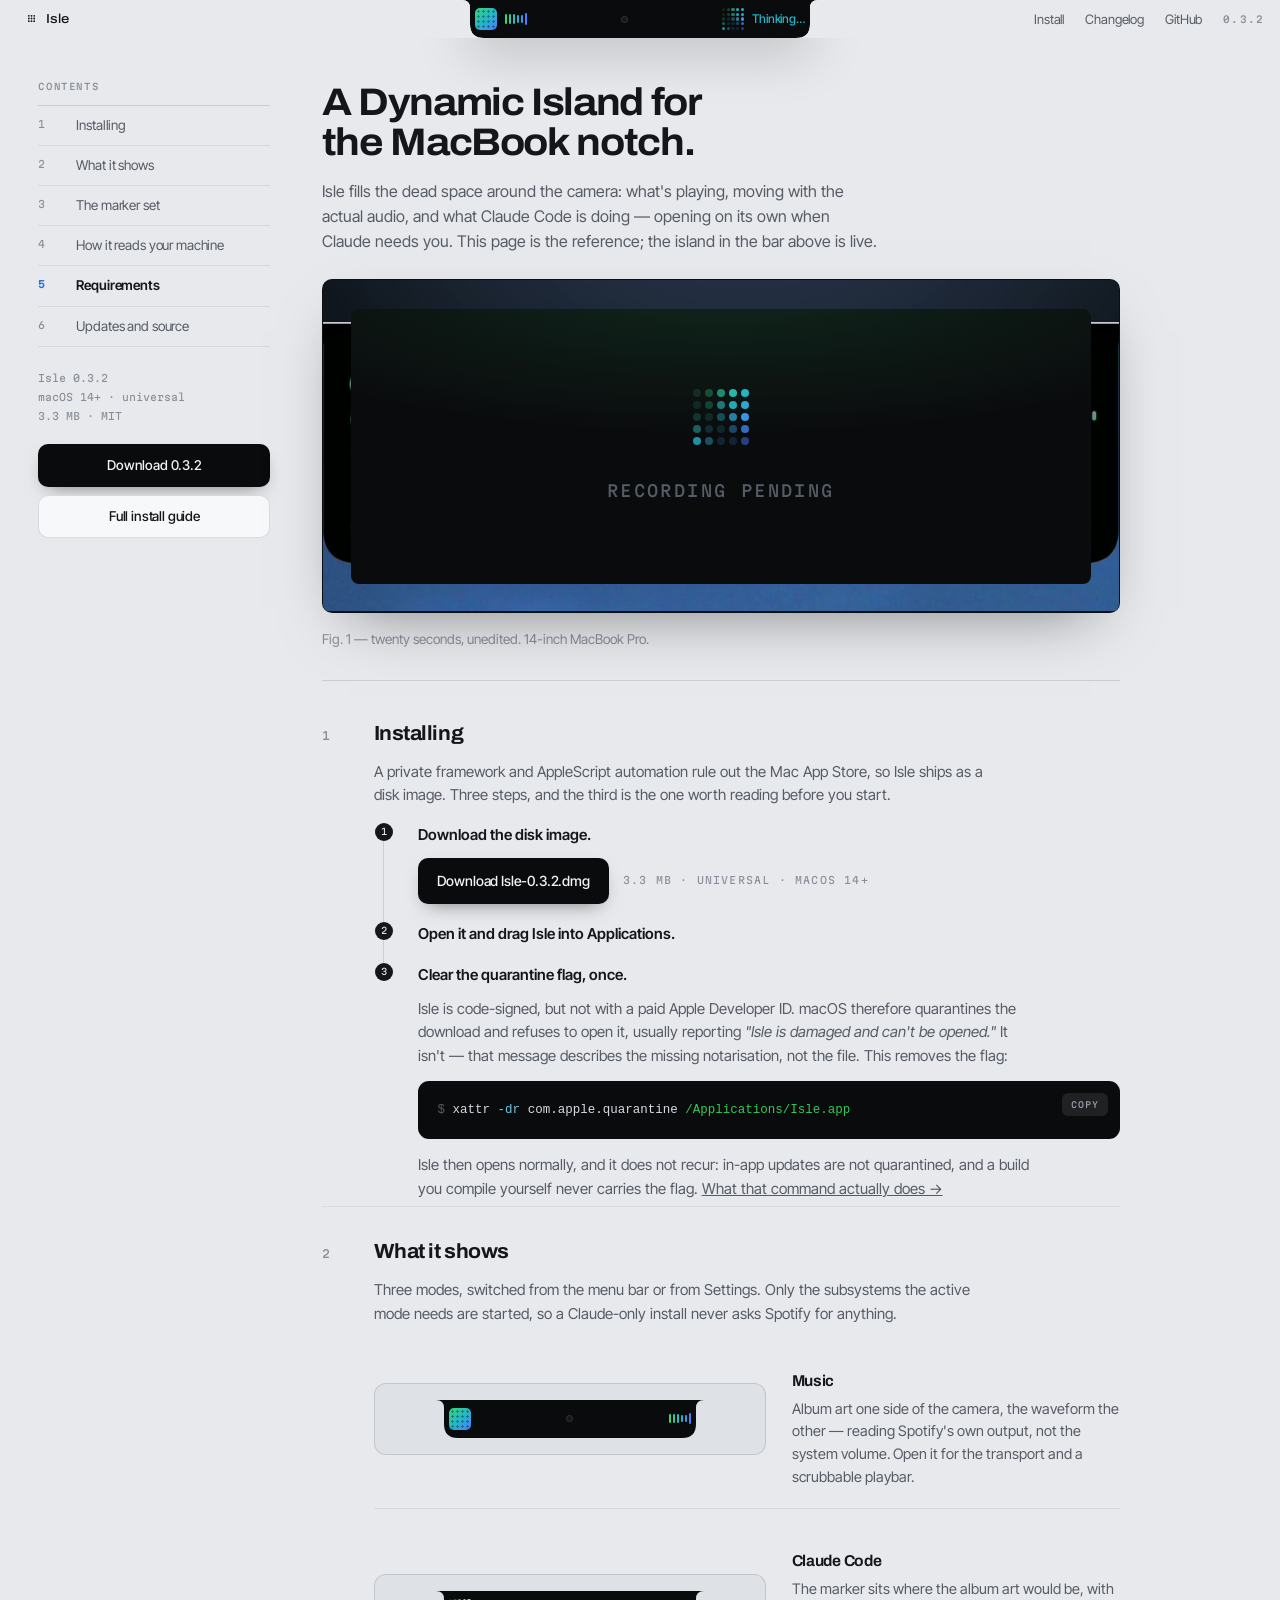
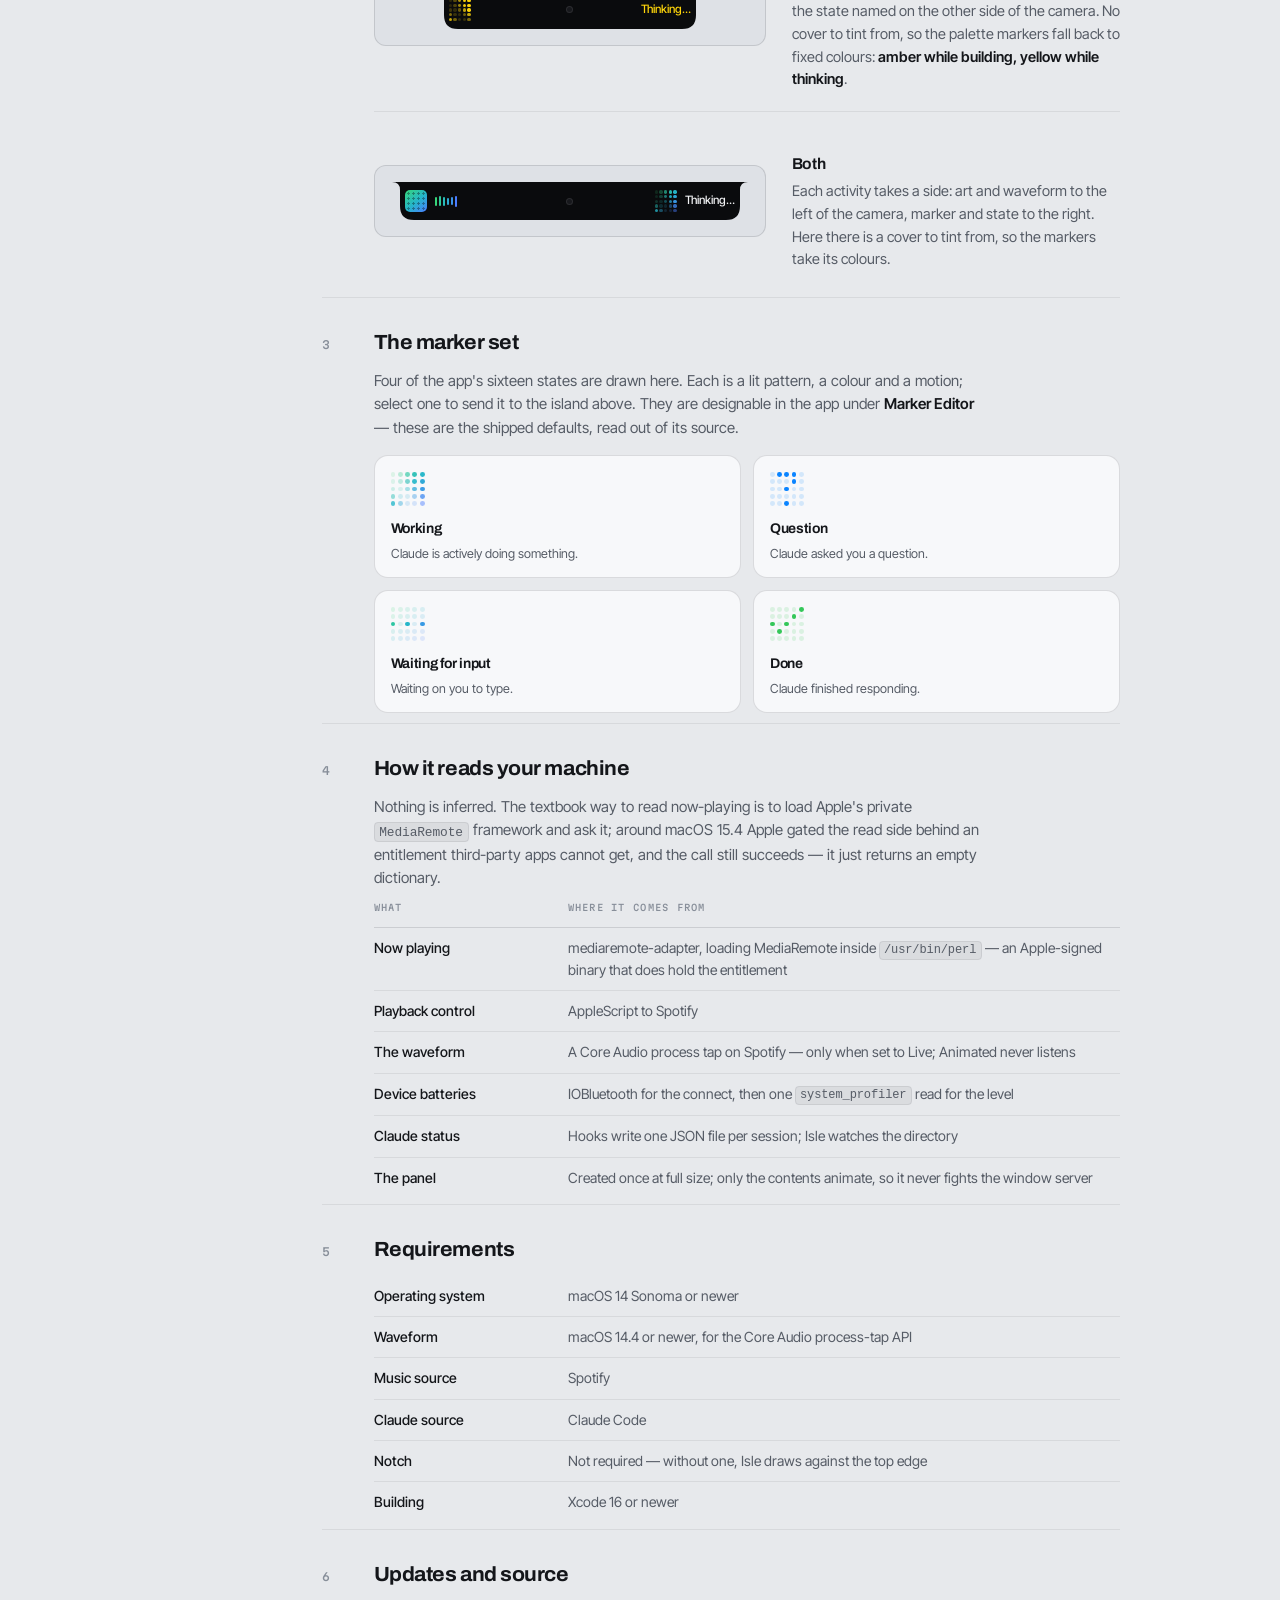
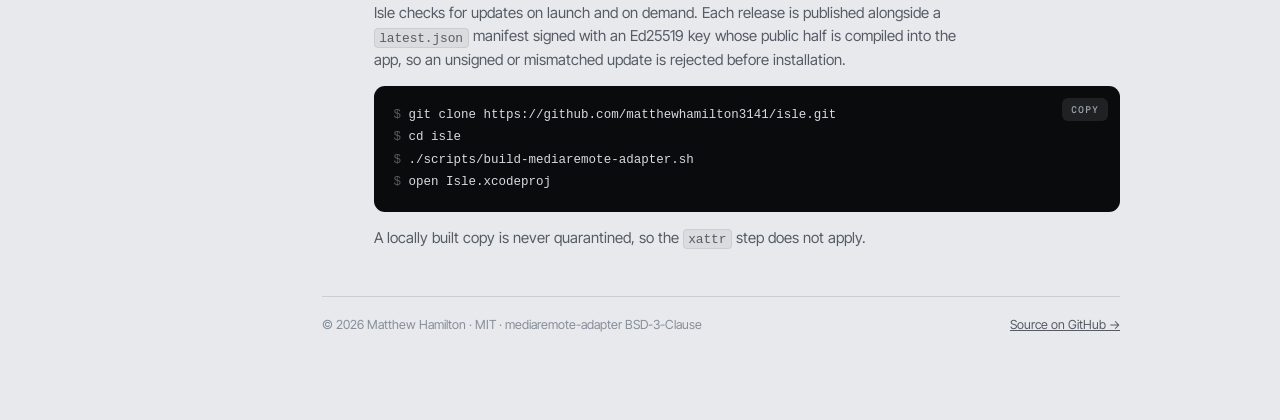
==== index.html @ 80c3688b "Give every page a link-preview card Shared links to the site showed a bare text card: the home page " ====
<!doctype html>
<html lang="en">
<head>
<meta charset="utf-8">
<meta name="viewport" content="width=device-width, initial-scale=1">
<title>Isle — a Dynamic Island for the MacBook notch</title>
<meta name="description" content="Isle turns the dead space around the MacBook camera into a live island: what's playing in Spotify, with a real audio waveform, and what Claude Code is doing — opening on its own when Claude needs you.">
<meta name="theme-color" content="#e7e9ec">
<link rel="icon" href="assets/favicon.svg" type="image/svg+xml">
<link rel="canonical" href="https://islenotch.vercel.app/">
<meta property="og:type" content="website">
<meta property="og:site_name" content="Isle">
<meta property="og:url" content="https://islenotch.vercel.app/">
<meta property="og:title" content="Isle — a Dynamic Island for the MacBook notch">
<meta property="og:description" content="Now playing and Claude Code status, in the notch you already have. Free, MIT licensed, macOS 14+.">
<meta property="og:image" content="https://islenotch.vercel.app/assets/card.png">
<meta property="og:image:width" content="1200">
<meta property="og:image:height" content="630">
<meta property="og:image:alt" content="A Dynamic Island for the MacBook notch. Now playing and Claude Code status, in the notch you already have.">
<meta name="twitter:card" content="summary_large_image">
<meta name="twitter:title" content="Isle — a Dynamic Island for the MacBook notch">
<meta name="twitter:description" content="Now playing and Claude Code status, in the notch you already have. Free, MIT licensed, macOS 14+.">
<meta name="twitter:image" content="https://islenotch.vercel.app/assets/card.png">
<link rel="preconnect" href="https://fonts.googleapis.com">
<link rel="preconnect" href="https://fonts.gstatic.com" crossorigin>
<link href="https://fonts.googleapis.com/css2?family=Archivo:wdth,wght@62..125,400..800&family=Inter+Tight:wght@400;500;600;700&family=Martian+Mono:wght@400;500;600&display=swap" rel="stylesheet">
<link rel="stylesheet" href="assets/isle.css">
<link rel="stylesheet" href="assets/manual.css">
</head>
<body data-page="manual">

<nav class="bar" aria-label="Main">
  <div class="bar__side">
    <a class="wordmark" href="index.html" aria-current="page">
      <svg class="wordmark__dots" width="13" height="13" viewBox="0 0 1024 1024" aria-hidden="true" fill="currentColor">
        <circle cx="302" cy="302" r="72"/><circle cx="512" cy="302" r="72"/><circle cx="722" cy="302" r="72"/>
        <circle cx="302" cy="512" r="72"/><circle cx="512" cy="512" r="72"/><circle cx="722" cy="512" r="72"/>
        <circle cx="302" cy="722" r="72"/><circle cx="512" cy="722" r="72"/><circle cx="722" cy="722" r="72"/>
      </svg>
      Isle
    </a>
  </div>
  <div class="bar__side bar__side--right">
    <a href="install.html">Install</a>
    <a href="changelog.html">Changelog</a>
    <a href="https://github.com/matthewhamilton3141/isle">GitHub</a>
    <span class="bar__version">0.3.2</span>
  </div>
</nav>

<main class="mn">

  <!-- Rail --------------------------------------------------------------- -->
  <aside class="mn__rail">
    <h2>Contents</h2>
    <ul class="mn__toc">
      <li><a href="#s1"><span>1</span>Installing</a></li>
      <li><a href="#s2"><span>2</span>What it shows</a></li>
      <li><a href="#s3"><span>3</span>The marker set</a></li>
      <li><a href="#s4"><span>4</span>How it reads your machine</a></li>
      <li><a href="#s5"><span>5</span>Requirements</a></li>
      <li><a href="#s6"><span>6</span>Updates and source</a></li>
    </ul>
    <p class="mn__meta">
      Isle 0.3.2<br>macOS 14+ · universal<br>3.3 MB · MIT
    </p>
    <div class="mn__dl">
      <a class="btn btn--solid" href="#s1">Download 0.3.2</a>
      <a class="btn btn--line" href="install.html">Full install guide</a>
    </div>
  </aside>

  <!-- Body --------------------------------------------------------------- -->
  <div class="mn__body">

    <div class="mn__lead">
      <h1>A Dynamic Island for the MacBook notch.</h1>
      <p>
        Isle fills the dead space around the camera: what's playing, moving with the
        actual audio, and what Claude Code is doing — opening on its own when Claude
        needs you. This page is the reference; the island in the bar above is live.
      </p>
      <figure class="demo" style="margin-top: 26px">
        <div class="demo__stage">
          <video class="demo__video" src="assets/demo.mp4" poster="assets/demo.jpg"
                 width="1298" height="540"
                 autoplay muted loop playsinline preload="metadata"></video>
          <div class="demo__standin">
            <span data-dots="working" data-dots-size="lg" aria-hidden="true"></span>
            <p>Recording pending</p>
          </div>
        </div>
        <figcaption class="demo__caption">Fig. 1 — twenty seconds, unedited. 14-inch MacBook Pro.</figcaption>
      </figure>
    </div>

    <section class="sec" id="s1">
      <h2><em>1</em> Installing</h2>
      <div class="sec__in">
        <p>
          A private framework and AppleScript automation rule out the Mac App Store, so
          Isle ships as a disk image. Three steps, and the third is the one worth reading
          before you start.
        </p>

        <ol class="mn__steps">
          <li>
            <b>Download the disk image.</b>
            <div class="mn__get">
              <a class="btn btn--solid" href="https://github.com/matthewhamilton3141/isle/releases/download/v0.3.2/Isle-0.3.2.dmg">Download Isle-0.3.2.dmg</a>
              <span>3.3 MB · universal · macOS 14+</span>
            </div>
          </li>
          <li><b>Open it and drag Isle into Applications.</b></li>
          <li>
            <b>Clear the quarantine flag, once.</b>
            <p>
              Isle is code-signed, but not with a paid Apple Developer ID. macOS therefore
              quarantines the download and refuses to open it, usually reporting
              <em>"Isle is damaged and can't be opened."</em> It isn't — that message
              describes the missing notarisation, not the file. This removes the flag:
            </p>
            <pre class="code"><span class="prompt">$ </span>xattr <span class="flag">-dr</span> com.apple.quarantine <span class="path">/Applications/Isle.app</span></pre>
            <p>
              Isle then opens normally, and it does not recur: in-app updates are not
              quarantined, and a build you compile yourself never carries the flag.
              <a href="install.html#quarantine">What that command actually does →</a>
            </p>
          </li>
        </ol>
      </div>
    </section>

    <section class="sec" id="s2">
      <h2><em>2</em> What it shows</h2>
      <div class="sec__in">
        <p>
          Three modes, switched from the menu bar or from Settings. Only the subsystems
          the active mode needs are started, so a Claude-only install never asks Spotify
          for anything.
        </p>

        <div class="modes">
          <div class="mode">
            <div class="mode__plate"><div class="np" data-mode="music"></div></div>
            <div>
              <h3>Music</h3>
              <p>
                Album art one side of the camera, the waveform the other — reading
                Spotify's own output, not the system volume. Open it for the transport
                and a scrubbable playbar.
              </p>
            </div>
          </div>

          <div class="mode">
            <div class="mode__plate"><div class="np" data-mode="claude"></div></div>
            <div>
              <h3>Claude Code</h3>
              <p>
                The marker sits where the album art would be, with the state named on the
                other side of the camera. No cover to tint from, so the palette markers
                fall back to fixed colours: <strong>amber while building, yellow while
                thinking</strong>.
              </p>
            </div>
          </div>

          <div class="mode">
            <div class="mode__plate"><div class="np" data-mode="both"></div></div>
            <div>
              <h3>Both</h3>
              <p>
                Each activity takes a side: art and waveform to the left of the camera,
                marker and state to the right. Here there is a cover to tint from, so the
                markers take its colours.
              </p>
            </div>
          </div>
        </div>
      </div>
    </section>

    <section class="sec" id="s3">
      <h2><em>3</em> The marker set</h2>
      <div class="sec__in">
        <p>
          Four of the app's sixteen states are drawn here. Each is a lit pattern, a
          colour and a motion; select one to send it to the island above. They are
          designable in the app under <strong>Marker Editor</strong> — these are the
          shipped defaults, read out of its source.
        </p>
        <div id="marker-catalogue"></div>
      </div>
    </section>

    <section class="sec" id="s4">
      <h2><em>4</em> How it reads your machine</h2>
      <div class="sec__in">
        <p>
          Nothing is inferred. The textbook way to read now-playing is to load Apple's
          private <code>MediaRemote</code> framework and ask it; around macOS 15.4 Apple
          gated the read side behind an entitlement third-party apps cannot get, and the
          call still succeeds — it just returns an empty dictionary.
        </p>
        <table class="table">
          <thead><tr><th>What</th><th>Where it comes from</th></tr></thead>
          <tbody>
            <tr><td>Now playing</td><td>mediaremote-adapter, loading MediaRemote inside <code>/usr/bin/perl</code> — an Apple-signed binary that does hold the entitlement</td></tr>
            <tr><td>Playback control</td><td>AppleScript to Spotify</td></tr>
            <tr><td>The waveform</td><td>A Core Audio process tap on Spotify — only when set to Live; Animated never listens</td></tr>
            <tr><td>Device batteries</td><td>IOBluetooth for the connect, then one <code>system_profiler</code> read for the level</td></tr>
            <tr><td>Claude status</td><td>Hooks write one JSON file per session; Isle watches the directory</td></tr>
            <tr><td>The panel</td><td>Created once at full size; only the contents animate, so it never fights the window server</td></tr>
          </tbody>
        </table>
      </div>
    </section>

    <section class="sec" id="s5">
      <h2><em>5</em> Requirements</h2>
      <div class="sec__in">
        <table class="table">
          <tbody>
            <tr><td>Operating system</td><td>macOS 14 Sonoma or newer</td></tr>
            <tr><td>Waveform</td><td>macOS 14.4 or newer, for the Core Audio process-tap API</td></tr>
            <tr><td>Music source</td><td>Spotify</td></tr>
            <tr><td>Claude source</td><td>Claude Code</td></tr>
            <tr><td>Notch</td><td>Not required — without one, Isle draws against the top edge</td></tr>
            <tr><td>Building</td><td>Xcode 16 or newer</td></tr>
          </tbody>
        </table>
      </div>
    </section>

    <section class="sec" id="s6">
      <h2><em>6</em> Updates and source</h2>
      <div class="sec__in">
        <p>
          Isle checks for updates on launch and on demand. Each release is published
          alongside a <code>latest.json</code> manifest signed with an Ed25519 key whose
          public half is compiled into the app, so an unsigned or mismatched update is
          rejected before installation.
        </p>
        <pre class="code" data-copy="git clone https://github.com/matthewhamilton3141/isle.git
cd isle
./scripts/build-mediaremote-adapter.sh
open Isle.xcodeproj"><span class="prompt">$ </span>git clone https://github.com/matthewhamilton3141/isle.git
<span class="prompt">$ </span>cd isle
<span class="prompt">$ </span>./scripts/build-mediaremote-adapter.sh
<span class="prompt">$ </span>open Isle.xcodeproj</pre>
        <p>A locally built copy is never quarantined, so the <code>xattr</code> step does not apply.</p>
      </div>
    </section>

  </div>

  <div class="mn__foot">
    <span>© 2026 Matthew Hamilton · MIT · mediaremote-adapter BSD-3-Clause</span>
    <span><a href="https://github.com/matthewhamilton3141/isle">Source on GitHub →</a></span>
  </div>

</main>

<script src="assets/isle.js"></script>
<script>
/* The rail marks where you are. Nothing else on the page depends on it. */
(function () {
  var links = [].slice.call(document.querySelectorAll(".mn__toc a"));
  var secs = links.map(function (a) { return document.querySelector(a.getAttribute("href")); });
  if (!secs.length || !secs[0]) return;

  var io = new IntersectionObserver(function (entries) {
    entries.forEach(function (e) {
      if (!e.isIntersecting) return;
      links.forEach(function (a, i) {
        a.setAttribute("aria-current", secs[i] === e.target ? "true" : "false");
      });
    });
  }, { rootMargin: "-20% 0px -70% 0px", threshold: 0 });

  secs.forEach(function (s) { if (s) io.observe(s); });
})();
</script>
</body>
</html>
---- assets/isle.css ----
/* ==========================================================================
   Isle — site styles

   The page is the display. The bar at the top is the macOS menu bar, with the
   notch cut out of it for real: the island is drawn behind the bar and shows
   through the hole, so it is the only true black on the page and it grows
   downward out of the menu bar exactly the way the app does.

   Identity is taken from the app: the 3x3 dot mark, the 5x5 marker grids, the
   notch outline, and the macOS system colours the markers use.
   ========================================================================== */

/* --- Tokens -------------------------------------------------------------- */

:root {
  /* The ground is the display; the black is the notch. */
  --sheet: #e7e9ec;
  --sheet-2: #dee1e6;
  --paper: #f7f8fa;
  --bezel: #0a0b0d;
  --bezel-2: #131519;

  --ink: #14161a;
  --graphite: #565c66;
  --quiet: #878e99;
  --bone: #f2f3f5;
  --bone-mute: #9aa1ad;

  --hair: rgba(20, 22, 26, 0.13);
  --hair-soft: rgba(20, 22, 26, 0.075);
  --hair-dark: rgba(255, 255, 255, 0.11);

  /* MarkerDesign.Hex — the app's own state palette. */
  --red: #ff3b30;
  --amber: #ff9f0a;
  --green: #34c759;
  --blue: #0a84ff;
  --cyan: #32ade6;
  --grey: #8e8e93;

  /* Stand-in for the artwork tint the app pulls from album art. The three
     stops are the demo cover, and isle.js reads them straight out of here for
     the waveform and the palette markers — so this is the only place the
     artwork palette is written down. */
  --art-1: #37d67a;
  --art-2: #25b6c9;
  --art-3: #4a7dff;

  /* The accent is the artwork palette, adjusted for text rather than for
     glyphs: --art-3 darkened enough to read on the sheet, --art-2 lifted
     enough to read on black. */
  --tint: #2f6fe0;
  --tint-dark: #6fc9e6;

  --bar-h: 38px;
  --cutout-w: 190px;      /* the camera housing itself */
  --collapsed-w: 356px;

  --display: "Archivo", "Helvetica Neue", sans-serif;
  --body: "Inter Tight", -apple-system, BlinkMacSystemFont, sans-serif;
  --mono: "Martian Mono", ui-monospace, SFMono-Regular, Menlo, monospace;
  --code: ui-monospace, SFMono-Regular, "SF Mono", Menlo, Consolas, monospace;

  --wrap: 1180px;
  --gutter: 34px;
}

/* --- BEGIN GENERATED (scripts/sync-from-swift.mjs) ----------- */
:root {
  /* Isle 0.2.4 — MarkerDesign.swift, MarkerKind.swift, NotchShape.swift, NotchMetrics.swift */
  --expanded-w: 520px;
  --expanded-h: 146px;
}
/* --- END GENERATED --------------------------------------------------- */

/* --- Base ---------------------------------------------------------------- */

*, *::before, *::after { box-sizing: border-box; }

[hidden] { display: none !important; }

html { -webkit-text-size-adjust: 100%; scroll-behavior: smooth; }

body {
  margin: 0;
  background: var(--sheet);
  color: var(--ink);
  font-family: var(--body);
  font-size: 17px;
  line-height: 1.56;
  -webkit-font-smoothing: antialiased;
  text-rendering: optimizeLegibility;
}

img, video { max-width: 100%; }
a { color: inherit; }

:focus-visible {
  outline: 2px solid var(--tint);
  outline-offset: 3px;
  border-radius: 3px;
}

/* --- Type ---------------------------------------------------------------- */

h1, h2, h3, h4 {
  font-family: var(--display);
  font-weight: 700;
  margin: 0;
  color: var(--ink);
  text-wrap: balance;
}

h1 {
  font-size: clamp(2.85rem, 6.8vw, 5.3rem);
  font-variation-settings: "wdth" 108;
  letter-spacing: -0.042em;
  line-height: 0.95;
}

h2 {
  font-size: clamp(1.95rem, 3.9vw, 3rem);
  font-variation-settings: "wdth" 104;
  letter-spacing: -0.034em;
  line-height: 1.03;
}

h3 {
  font-size: 1.16rem;
  font-weight: 650;
  letter-spacing: -0.018em;
  line-height: 1.25;
}

h4 { font-size: 0.98rem; font-weight: 650; letter-spacing: -0.012em; }

p { margin: 0 0 1.1em; }
p:last-child { margin-bottom: 0; }

.lede {
  color: var(--graphite);
  font-size: clamp(1.05rem, 1.5vw, 1.22rem);
  line-height: 1.5;
  letter-spacing: -0.012em;
}

.prose { color: var(--graphite); }
.prose strong { color: var(--ink); font-weight: 600; }

strong { font-weight: 600; color: var(--ink); }
em { font-style: italic; }

code {
  font-family: var(--code);
  font-size: 0.86em;
  letter-spacing: -0.01em;
  background: rgba(20, 22, 26, 0.06);
  border: 1px solid var(--hair-soft);
  border-radius: 4px;
  padding: 0.12em 0.36em;
  white-space: nowrap;
}

/* --- The state label ----------------------------------------------------
   Sections are typed by one of the four states the site shows. The label is
   the marker itself plus its name — the same vocabulary the island uses.
   ------------------------------------------------------------------------ */

.state {
  display: inline-flex;
  align-items: center;
  gap: 11px;
  font-family: var(--mono);
  font-size: 10px;
  font-weight: 500;
  letter-spacing: 0.16em;
  text-transform: uppercase;
  color: var(--quiet);
  margin: 0 0 26px;
}

.state::after {
  content: "";
  height: 1px;
  width: clamp(28px, 7vw, 90px);
  background: var(--hair);
}

.state .dots { flex: none; }

.label {
  font-family: var(--mono);
  font-size: 10px;
  font-weight: 500;
  letter-spacing: 0.16em;
  text-transform: uppercase;
  color: var(--quiet);
}

/* --- Layout -------------------------------------------------------------- */

.wrap {
  width: 100%;
  max-width: var(--wrap);
  margin: 0 auto;
  padding: 0 var(--gutter);
}

.chapter {
  padding-block: clamp(72px, 9vw, 118px);
  border-top: 1px solid var(--hair);
}

.chapter--tight { padding-block: clamp(56px, 6vw, 78px); }
.chapter--open { border-top: 0; padding-top: 0; }

.grid-2 {
  display: grid;
  grid-template-columns: repeat(2, minmax(0, 1fr));
  gap: 28px;
}

.grid-3 {
  display: grid;
  grid-template-columns: repeat(3, minmax(0, 1fr));
  gap: 22px;
}

.split {
  display: grid;
  grid-template-columns: minmax(0, 0.85fr) minmax(0, 1.15fr);
  gap: clamp(32px, 6vw, 84px);
}

.split--even { grid-template-columns: repeat(2, minmax(0, 1fr)); }
.split--center { align-items: center; }
.split--end { align-items: end; }

.stack > * + * { margin-top: 22px; }

/* --- The menu bar and its cutout ---------------------------------------- */

.bar {
  position: fixed;
  inset: 0 0 auto;
  height: var(--bar-h);
  z-index: 40;
  display: grid;
  grid-template-columns: 1fr var(--collapsed-w) 1fr;
  align-items: center;
  padding: 0 16px;
  font-size: 13px;
}

/* The light of the bar, with the island's current shape punched out of it.
   Drawn by isle.js so the hole tracks the island as it opens. */
.bar__sheet {
  position: absolute;
  inset: 0;
  width: 100%;
  height: 100%;
  pointer-events: none;
  z-index: 0;
}

.bar__side {
  position: relative;
  z-index: 2;
  display: flex;
  align-items: center;
  gap: 3px;
  min-width: 0;
}

.bar__side--right { grid-column: 3; justify-content: flex-end; }

.bar a {
  color: var(--graphite);
  text-decoration: none;
  padding: 4px 9px;
  border-radius: 6px;
  letter-spacing: -0.01em;
  white-space: nowrap;
  transition: color 0.15s, background 0.15s;
}

.bar a:hover { color: var(--ink); background: rgba(20, 22, 26, 0.07); }
.bar a[aria-current="page"] { color: var(--ink); font-weight: 500; }

.wordmark {
  display: inline-flex;
  align-items: center;
  gap: 8px;
  font-family: var(--display);
  font-weight: 700;
  font-variation-settings: "wdth" 112;
  letter-spacing: -0.02em;
  color: var(--ink) !important;
}

.wordmark__dots { display: block; }

.bar__version {
  font-family: var(--mono);
  font-size: 9.5px;
  font-weight: 500;
  letter-spacing: 0.12em;
  color: var(--quiet);
  padding-left: 9px;
  white-space: nowrap;
}

/* --- The island ---------------------------------------------------------- */

.island-mount {
  position: fixed;
  top: 0;
  left: 50%;
  transform: translateX(-50%);
  width: 560px;
  height: 210px;
  z-index: 30;               /* behind the bar, so it shows through the hole */
  pointer-events: none;
  filter: drop-shadow(0 12px 26px rgba(10, 11, 13, 0.22));
}

.island-shape {
  position: absolute;
  inset: 0;
  width: 100%;
  height: 100%;
  display: block;
}

.island-fill { fill: var(--bezel); }

.island-layer {
  position: absolute;
  top: 0;
  left: 50%;
  transform: translateX(-50%);
  width: var(--collapsed-w);
  overflow: hidden;
  color: var(--bone);
}

.collapsed-row {
  height: var(--bar-h);
  width: var(--collapsed-w);
  margin: 0 auto;
  display: flex;
  align-items: center;
  justify-content: space-between;
  padding: 0 13px;
  gap: 10px;
}

.collapsed-row__left,
.collapsed-row__right {
  display: flex;
  align-items: center;
  gap: 8px;
  min-width: 0;
}

/* Colour is set from the marker — blue for a question, green for done —
   so the word and its glyph always agree. */
.collapsed-row__word {
  font-family: var(--body);
  font-size: 12px;
  font-weight: 500;
  letter-spacing: -0.01em;
  color: var(--bone);
  white-space: nowrap;
}

.camera {
  width: 7px;
  height: 7px;
  border-radius: 50%;
  background: #17181c;
  box-shadow: inset 0 0 0 1px rgba(255, 255, 255, 0.09);
  flex: none;
}

/* --- Album art ----------------------------------------------------------- */

.art {
  width: 22px;
  height: 22px;
  border-radius: 5px;
  flex: none;
  position: relative;
  overflow: hidden;
  background: linear-gradient(140deg, var(--art-1) 0%, var(--art-2) 52%, var(--art-3) 100%);
}

.art::after {
  content: "";
  position: absolute;
  inset: 0;
  background-image: radial-gradient(circle, rgba(0, 0, 0, 0.34) 1px, transparent 1.2px);
  background-size: 5px 5px;
  background-position: 1px 1px;
  mix-blend-mode: multiply;
}

/* --- Waveform ------------------------------------------------------------ */

.wave {
  display: inline-flex;
  align-items: center;
  gap: 2px;
  height: 18px;
  flex: none;
}

.wave__bar {
  width: 2px;
  height: 3px;
  border-radius: 1px;
  display: block;   /* colour is set per bar, from the cover */
}

/* --- Dot matrix ---------------------------------------------------------- */

.dots {
  display: grid;
  grid-template-columns: repeat(5, 1fr);
  gap: 1.4px;
  width: 22px;
  height: 22px;
  flex: none;
}

.dots__dot {
  border-radius: 50%;
  background: currentColor;
  opacity: 0.15;
  display: block;
}

.dots__dot[data-lit="1"] { opacity: 1; }
.dots[data-ghost="0"] .dots__dot { opacity: 0; }
.dots[data-ghost="0"] .dots__dot[data-lit="1"] { opacity: 1; }

.dots--md { width: 34px; height: 34px; gap: 2.5px; }
.dots--lg { width: 56px; height: 56px; gap: 4px; }

.dots[data-anim="solid"]   .dots__dot[data-lit="1"] { animation: breathe var(--dur, 2.4s) ease-in-out infinite; }
.dots[data-anim="pulse"]   .dots__dot[data-lit="1"] { animation: pulse   var(--dur, 1.6s) ease-in-out infinite; }
.dots[data-anim="blink"]   .dots__dot[data-lit="1"] { animation: blink   var(--dur, 1.1s) steps(1, end) infinite; }
.dots[data-anim="shimmer"] .dots__dot[data-lit="1"] { animation: shimmer var(--dur, 1.9s) ease-in-out infinite; }

@keyframes breathe { 0%, 100% { opacity: 0.72; } 50% { opacity: 1; } }
@keyframes pulse   { 0%, 100% { opacity: 0.28; } 50% { opacity: 1; } }
@keyframes blink   { 0%, 49% { opacity: 1; } 50%, 100% { opacity: 0.12; } }
@keyframes shimmer { 0%, 100% { opacity: 0.3; } 50% { opacity: 1; } }

/* --- Hero ---------------------------------------------------------------- */

.hero { padding-block: calc(var(--bar-h) + 44px) clamp(64px, 8vw, 104px); }

/* Headline on the left, everything you act on to the right of it. */
.hero__layout {
  display: grid;
  grid-template-columns: repeat(2, minmax(0, 1fr));
  gap: clamp(32px, 5vw, 64px);
  align-items: start;
}

.hero h1 { font-size: clamp(2.6rem, 4.6vw, 4.4rem); }

.hero__col { padding-top: 6px; }

.hero__actions {
  display: flex;
  flex-wrap: wrap;
  gap: 12px;
  margin-top: 34px;
}

.hero__fine {
  margin: 26px 0 0;
  font-size: 13.5px;
  color: var(--quiet);
}

.hero__col .code { margin: 12px 0 0; }
.hero__col .code + .hero__fine { margin-top: 14px; }

.hero__fine a { color: var(--graphite); }

/* --- The demo ------------------------------------------------------------ */

.demo { margin: clamp(34px, 4vw, 52px) 0 0; }

.demo__stage {
  position: relative;
  border-radius: 18px;
  /* A shade off the island's black, so the margin around the capture reads
     as space rather than as more panel. */
  background: var(--bezel-2);
  border: 1px solid rgba(10, 11, 13, 0.5);
  box-shadow: 0 24px 60px -28px rgba(10, 11, 13, 0.5);
  /* The capture is cropped to the island itself — the panel runs edge to edge
     in the recording — so the margins around it are the frame's job. */
  padding: clamp(14px, 2.2vw, 30px);
}

.demo__video {
  display: block;
  width: 100%;
  height: auto;
  aspect-ratio: 1298 / 540;   /* the capture's own shape */
  border-radius: 8px;
}

/* Until a capture exists, the stage is not empty — it shows the shape the
   video will show, drawn from the app's own geometry. */
.demo__standin {
  position: absolute;
  inset: clamp(14px, 2.2vw, 30px);
  border-radius: 8px;
  display: grid;
  place-items: center;
  gap: 18px;
  align-content: center;
  color: var(--bone-mute);
  background:
    radial-gradient(120% 90% at 50% -10%, rgba(55, 214, 122, 0.14), transparent 62%),
    var(--bezel);
}

.demo__stage[data-ready="true"] .demo__standin { display: none; }

.demo__standin p {
  font-family: var(--mono);
  font-size: 9.5px;
  font-weight: 500;
  letter-spacing: 0.15em;
  text-transform: uppercase;
  margin: 0;
}

.demo__caption {
  margin: 16px 0 0;
  font-size: 13.5px;
  color: var(--quiet);
  max-width: 62ch;
}

/* --- Buttons ------------------------------------------------------------- */

.btn {
  display: inline-flex;
  align-items: center;
  gap: 9px;
  padding: 13px 22px;
  border-radius: 10px;
  border: 1px solid transparent;
  font-family: var(--body);
  font-size: 15px;
  font-weight: 500;
  letter-spacing: -0.012em;
  text-decoration: none;
  cursor: pointer;
  transition: transform 0.16s, background 0.16s, border-color 0.16s, box-shadow 0.16s;
}

.btn--solid {
  background: var(--bezel);
  color: var(--bone);
  box-shadow: 0 8px 20px -10px rgba(10, 11, 13, 0.6);
}

.btn--solid:hover { transform: translateY(-2px); background: #1b1e24; }

.btn--line { border-color: var(--hair); color: var(--ink); background: var(--paper); }
.btn--line:hover { transform: translateY(-2px); border-color: rgba(20, 22, 26, 0.28); }

/* --- Cards --------------------------------------------------------------- */

.card {
  border: 1px solid var(--hair);
  border-radius: 14px;
  background: var(--paper);
  padding: 26px 26px 28px;
}

.card__head {
  display: flex;
  align-items: center;
  gap: 12px;
  margin-bottom: 15px;
}

.card p { color: var(--graphite); font-size: 15.5px; }
.card > h4 + p { margin-top: 12px; }

.feature-list { list-style: none; margin: 22px 0 0; padding: 0; }

.feature-list li {
  position: relative;
  padding-left: 22px;
  margin-bottom: 15px;
  font-size: 15px;
  color: var(--graphite);
  line-height: 1.5;
}

.feature-list li::before {
  content: "";
  position: absolute;
  left: 0;
  top: 9px;
  width: 6px;
  height: 6px;
  border-radius: 50%;
  background: var(--accent, var(--tint));
}

.feature-list li:last-child { margin-bottom: 0; }

.note {
  border-left: 2px solid var(--accent, var(--tint));
  background: var(--paper);
  border-radius: 0 12px 12px 0;
  padding: 20px 22px;
}

.note h4 { margin-bottom: 8px; }
.note p { font-size: 14.5px; color: var(--graphite); }

/* --- The marker chapter -------------------------------------------------
   Markers live on black in the app, so they are shown on black here. It is
   the one place the sheet gives way.
   ------------------------------------------------------------------------ */

.dark {
  background: var(--bezel);
  color: var(--bone);
  border-top: 0;
}

.dark + .chapter { border-top: 0; }

.dark h1, .dark h2, .dark h3, .dark h4 { color: var(--bone); }
.dark .lede, .dark .prose { color: var(--bone-mute); }
.dark .state { color: rgba(255, 255, 255, 0.4); }
.dark .state::after { background: var(--hair-dark); }
.dark strong { color: var(--bone); }
.dark code { background: rgba(255, 255, 255, 0.08); border-color: var(--hair-dark); }

.markers {
  display: grid;
  grid-template-columns: repeat(4, minmax(0, 1fr));
  gap: 14px;
  margin-top: 52px;
}

.marker {
  text-align: left;
  background: rgba(255, 255, 255, 0.035);
  border: 1px solid var(--hair-dark);
  border-radius: 14px;
  padding: 22px 20px 20px;
  cursor: pointer;
  font: inherit;
  display: flex;
  flex-direction: column;
  gap: 18px;
  transition: background 0.16s, border-color 0.16s, transform 0.16s;
}

.marker:hover {
  background: rgba(255, 255, 255, 0.07);
  border-color: rgba(255, 255, 255, 0.24);
  transform: translateY(-2px);
}

.marker[aria-pressed="true"] { border-color: currentColor; background: rgba(255, 255, 255, 0.08); }

.marker__name {
  font-family: var(--display);
  font-weight: 650;
  font-size: 16px;
  letter-spacing: -0.02em;
  color: var(--bone);
  margin-bottom: 5px;
}

.marker__detail { font-size: 13px; color: var(--bone-mute); line-height: 1.45; }


/* --- Tables -------------------------------------------------------------- */

.table { width: 100%; border-collapse: collapse; font-size: 15px; }

.table th {
  text-align: left;
  font-family: var(--mono);
  font-size: 9px;
  font-weight: 500;
  letter-spacing: 0.14em;
  text-transform: uppercase;
  color: var(--quiet);
  padding: 0 18px 12px 0;
  border-bottom: 1px solid var(--hair);
}

.table td {
  padding: 15px 18px 15px 0;
  border-bottom: 1px solid var(--hair-soft);
  color: var(--graphite);
  vertical-align: top;
  line-height: 1.45;
}

.table td:last-child, .table th:last-child { padding-right: 0; }
.table th:first-child, .table td:first-child { width: 26%; }
.table td:first-child { color: var(--ink); font-weight: 500; }
.table tr:last-child td { border-bottom: 0; }


.dark .table th { color: rgba(255, 255, 255, 0.4); border-bottom-color: var(--hair-dark); }
.dark .table td { color: var(--bone-mute); border-bottom-color: rgba(255, 255, 255, 0.07); }
.dark .table td:first-child { color: var(--bone); }

.table-scroll { overflow-x: auto; -webkit-overflow-scrolling: touch; }

/* --- Steps --------------------------------------------------------------- */

.steps { counter-reset: step; }

.step {
  counter-increment: step;
  display: grid;
  grid-template-columns: 74px minmax(0, 1fr);
  gap: clamp(18px, 4vw, 44px);
  padding: 38px 0;
  border-top: 1px solid var(--hair);
}

.step:first-child { border-top: 0; padding-top: 0; }

.step__num {
  font-family: var(--mono);
  font-size: 11px;
  font-weight: 600;
  letter-spacing: 0.1em;
  color: var(--tint);
  padding-top: 4px;
}

.step__num::before { content: "0" counter(step); }

.step h3 { margin-bottom: 13px; }
.step p { color: var(--graphite); max-width: 64ch; font-size: 15.5px; }

/* --- Code ---------------------------------------------------------------- */

.code {
  position: relative;
  margin: 20px 0;
  padding: 18px 68px 18px 20px;
  background: var(--bezel);
  color: #d7dae0;
  border-radius: 11px;
  font-family: var(--code);
  font-size: 13px;
  line-height: 1.8;
  letter-spacing: 0;
  overflow-x: auto;
  white-space: pre;
}

/* Inside a card the block is half the width, and the clone URL would run
   under the copy button. */
.card .code { font-size: 12px; }

.code .prompt { color: rgba(255, 255, 255, 0.32); user-select: none; }
.code .flag { color: var(--tint-dark); }
.code .path { color: var(--green); }
.code .comment { color: rgba(255, 255, 255, 0.34); }

.copy {
  position: absolute;
  top: 12px;
  right: 12px;
  background: rgba(255, 255, 255, 0.09);
  border: 0;
  border-radius: 6px;
  color: var(--bone-mute);
  font-family: var(--mono);
  font-size: 8.5px;
  font-weight: 500;
  letter-spacing: 0.13em;
  text-transform: uppercase;
  padding: 6px 9px;
  cursor: pointer;
  transition: color 0.15s, background 0.15s;
}

.copy:hover { color: var(--bone); background: rgba(255, 255, 255, 0.16); }
.copy[data-done="true"] { color: var(--green); }

/* --- Disclosure ---------------------------------------------------------- */

details {
  border-top: 1px solid var(--hair);
  padding: 17px 0;
}

details summary {
  cursor: pointer;
  list-style: none;
  display: flex;
  align-items: baseline;
  gap: 13px;
  font-weight: 500;
  font-size: 15.5px;
  letter-spacing: -0.012em;
  color: var(--ink);
}

details summary::-webkit-details-marker { display: none; }

details summary::before {
  content: "+";
  font-family: var(--mono);
  font-size: 12px;
  color: var(--quiet);
  flex: none;
}

details[open] summary::before { content: "\2212"; color: var(--tint); }
details > *:not(summary) { margin-top: 13px; padding-left: 26px; }
details p { color: var(--graphite); max-width: 66ch; font-size: 15px; }
details .code { margin-left: 26px; }

.dark code { color: var(--bone); }

/* --- Releases ------------------------------------------------------------ */

.release {
  display: grid;
  grid-template-columns: 190px minmax(0, 1fr);
  gap: clamp(20px, 4vw, 56px);
  padding: 44px 0;
  border-top: 1px solid var(--hair);
}

.release:first-of-type { border-top: 0; padding-top: 0; }
.release > div:last-child { max-width: 82ch; }

.release__version {
  font-family: var(--display);
  font-weight: 700;
  font-variation-settings: "wdth" 106;
  font-size: 1.75rem;
  letter-spacing: -0.035em;
  line-height: 1;
}

.release__date {
  font-family: var(--mono);
  font-size: 9.5px;
  font-weight: 500;
  letter-spacing: 0.13em;
  text-transform: uppercase;
  color: var(--quiet);
  margin-top: 10px;
}

.release__tag {
  display: inline-block;
  margin-top: 14px;
  font-family: var(--mono);
  font-size: 8.5px;
  font-weight: 500;
  letter-spacing: 0.14em;
  text-transform: uppercase;
  color: var(--tint);
  border: 1px solid currentColor;
  border-radius: 20px;
  padding: 3px 9px;
}

.release h4 { margin: 26px 0 12px; }
.release h4:first-child { margin-top: 0; }

/* --- Footer -------------------------------------------------------------- */

.footer {
  background: var(--bezel);
  color: var(--bone-mute);
  padding: 76px 0 40px;
}

.footer .wordmark { color: var(--bone) !important; }

.footer__grid {
  display: grid;
  grid-template-columns: 1.5fr repeat(3, 1fr);
  gap: 40px;
}

.footer h5 {
  margin: 0 0 18px;
  font-family: var(--mono);
  font-size: 9px;
  font-weight: 500;
  letter-spacing: 0.16em;
  text-transform: uppercase;
  color: rgba(255, 255, 255, 0.36);
}

.footer ul { list-style: none; margin: 0; padding: 0; }
.footer li { margin-bottom: 11px; }

.footer a { color: var(--bone-mute); text-decoration: none; font-size: 14.5px; transition: color 0.15s; }
.footer a:hover { color: var(--bone); }

.footer__note {
  margin-top: 62px;
  padding-top: 24px;
  border-top: 1px solid var(--hair-dark);
  display: flex;
  flex-wrap: wrap;
  gap: 16px;
  justify-content: space-between;
  font-size: 12.5px;
  color: rgba(255, 255, 255, 0.36);
}

.footer__note--bare { margin-top: 0; padding-top: 0; border-top: 0; }

/* --- Interior page heads ------------------------------------------------- */

.page-head { padding-block: calc(var(--bar-h) + 84px) clamp(56px, 7vw, 84px); }
.page-head h1 { font-size: clamp(2.4rem, 5.2vw, 4rem); max-width: 16ch; }
.page-head .lede { margin-top: 24px; max-width: 54ch; }

/* --- Links in prose ------------------------------------------------------ */

.prose a, .card p a, details p a, .table td a, .note p a {
  color: var(--tint);
  text-decoration: underline;
  text-decoration-thickness: 1px;
  text-underline-offset: 3px;
  text-decoration-color: rgba(47, 111, 224, 0.42);
}

.prose a:hover, .card p a:hover, details p a:hover { text-decoration-color: var(--tint); }
.dark .prose a { color: var(--tint-dark); text-decoration-color: rgba(111, 201, 230, 0.45); }

[id] { scroll-margin-top: calc(var(--bar-h) + 24px); }

/* --- Responsive ---------------------------------------------------------- */

@media (max-width: 1100px) {
  .markers { grid-template-columns: repeat(2, minmax(0, 1fr)); }
  .footer__grid { grid-template-columns: 1fr 1fr; gap: 34px; }
}

@media (max-width: 1000px) {
  .hero__layout { grid-template-columns: minmax(0, 1fr); }
  .split, .split--even { grid-template-columns: minmax(0, 1fr); }
  .grid-2, .grid-3 { grid-template-columns: minmax(0, 1fr); }
  .release { grid-template-columns: minmax(0, 1fr); gap: 20px; }
}

@media (max-width: 760px) {
  :root { --gutter: 22px; --collapsed-w: 268px; }
  .bar { grid-template-columns: 1fr auto 1fr; padding: 0 8px; }
  .bar__version { display: none; }
  .step { grid-template-columns: minmax(0, 1fr); gap: 12px; }
  .step__num { padding-top: 0; }
  .island-mount { display: none; }
  .bar__sheet { background: var(--sheet); }
  
}

@media (max-width: 520px) {
  :root { --collapsed-w: 200px; }
  .markers { grid-template-columns: minmax(0, 1fr); }
  .footer__grid { grid-template-columns: minmax(0, 1fr); }
}

@media (prefers-reduced-motion: reduce) {
  html { scroll-behavior: auto; }
  *, *::before, *::after {
    animation-duration: 0.001ms !important;
    animation-iteration-count: 1 !important;
    transition-duration: 0.001ms !important;
  }
}
---- assets/manual.css ----
/* ==========================================================================
   Isle — the manual cut

   A reference document, not a pitch: a fixed contents rail on the left, dense
   numbered sections on the right, small type, tight leading. The rail tracks
   what you are reading. Nothing is oversized, because a manual's job is to be
   scanned by someone who already decided.

   Loads after isle.css and only on this page.
   ========================================================================== */

html { scrollbar-gutter: stable; }

body[data-page="manual"] { font-size: 15px; }

/* The document hugs the left edge rather than sitting centred — the rail is
   navigation, and navigation belongs at the margin. The bar above is left as
   it is: it spans the window because the notch has to stay in the middle. */
.mn {
  display: grid;
  grid-template-columns: 232px minmax(0, 1fr);
  gap: 0 clamp(30px, 4vw, 62px);
  max-width: 1160px;
  margin: 0 auto 0 0;
  padding: calc(var(--bar-h) + 44px) 40px 90px clamp(26px, 3vw, 52px);
  align-items: start;
}

/* --- The rail ------------------------------------------------------------ */

.mn__rail { position: sticky; top: calc(var(--bar-h) + 30px); }

.mn__rail h2 {
  font-family: var(--mono);
  font-size: 9px;
  font-weight: 500;
  letter-spacing: 0.18em;
  text-transform: uppercase;
  color: var(--quiet);
  margin: 0 0 14px;
}

.mn__toc { list-style: none; margin: 0; padding: 0; border-top: 1px solid var(--hair); }

.mn__toc a {
  display: grid;
  grid-template-columns: 30px minmax(0, 1fr);
  gap: 8px;
  padding: 9px 0;
  border-bottom: 1px solid var(--hair-soft);
  font-size: 13.5px;
  color: var(--graphite);
  text-decoration: none;
  letter-spacing: -0.01em;
}

.mn__toc a:hover { color: var(--ink); }
.mn__toc a span { font-family: var(--mono); font-size: 10px; color: var(--quiet); padding-top: 2px; }
.mn__toc a[aria-current="true"] { color: var(--ink); font-weight: 600; }
.mn__toc a[aria-current="true"] span { color: var(--tint); }

.mn__meta {
  margin-top: 22px;
  font-family: var(--mono);
  font-size: 10px;
  line-height: 1.9;
  color: var(--quiet);
}

.mn__dl { margin-top: 18px; display: flex; flex-direction: column; gap: 8px; }
.mn__dl .btn { justify-content: center; padding: 10px 14px; font-size: 13.5px; }

/* --- The body ------------------------------------------------------------ */

.mn__body { min-width: 0; }

.mn__lead { border-bottom: 1px solid var(--hair); padding-bottom: 30px; margin-bottom: 8px; }

.mn__lead h1 {
  font-size: clamp(1.8rem, 3vw, 2.5rem);
  letter-spacing: -0.035em;
  line-height: 1.05;
  max-width: 18ch;
}

.mn__lead p { margin: 16px 0 0; color: var(--graphite); max-width: 62ch; font-size: 16px; }

.sec { padding: 34px 0 6px; border-bottom: 1px solid var(--hair-soft); }
.sec:last-of-type { border-bottom: 0; }

.sec > h2 {
  display: grid;
  grid-template-columns: 42px minmax(0, 1fr);
  gap: 10px;
  align-items: baseline;
  font-size: 1.28rem;
  letter-spacing: -0.022em;
  margin-bottom: 16px;
}

.sec > h2 em {
  font-family: var(--mono);
  font-style: normal;
  font-size: 11px;
  font-weight: 500;
  color: var(--quiet);
  letter-spacing: 0.04em;
}

.sec__in { padding-left: 52px; }
.sec p { color: var(--graphite); max-width: 68ch; margin: 0 0 12px; }
.sec p:last-child { margin-bottom: 0; }
.sec strong { color: var(--ink); }
.sec h3 { font-size: 0.98rem; margin: 22px 0 8px; }

body[data-page="manual"] .table { font-size: 14px; }
body[data-page="manual"] .table td { padding: 10px 16px 10px 0; }

body[data-page="manual"] .code { font-size: 12.5px; margin: 14px 0; }

body[data-page="manual"] .markers { grid-template-columns: repeat(2, minmax(0, 1fr)); gap: 12px; margin: 16px 0 4px; }
body[data-page="manual"] .marker { background: var(--paper); border-color: var(--hair); padding: 16px 16px 14px; gap: 12px; }
body[data-page="manual"] .marker:hover { background: var(--sheet-2); border-color: rgba(20,22,26,.24); }
body[data-page="manual"] .marker__name { color: var(--ink); font-size: 14px; }
body[data-page="manual"] .marker__detail { color: var(--graphite); font-size: 12.5px; }

/* --- The three modes ----------------------------------------------------
   Each is a real notch drawn at rest, on a plate light enough for the black
   to read against. isle.js fills them; this only places them.
   ------------------------------------------------------------------------ */

.modes { margin: 20px 0 0; }

.mode {
  display: grid;
  grid-template-columns: 392px minmax(0, 1fr);
  gap: 26px;
  align-items: center;
  padding: 20px 0;
  border-top: 1px solid var(--hair-soft);
}

.mode:first-child { border-top: 0; padding-top: 4px; }

.np {
  position: relative;
  width: var(--np-w, 250px);
  height: 38px;
  margin: 0 auto;
  color: var(--bone);
}

.np__shape { position: absolute; inset: 0; width: 100%; height: 100%; display: block; }

/* Three tracks, so the camera stays on the centre line whether or not there
   is anything to its right — the way it does on the machine. */
.np__row {
  position: relative;
  display: grid;
  grid-template-columns: 1fr auto 1fr;
  align-items: center;
  height: 100%;
  padding: 0 13px;
  gap: 10px;
}

.np__row > .np__side:last-child { justify-content: flex-end; }

.np__side { display: flex; align-items: center; gap: 8px; min-width: 0; }

.np__word {
  font-size: 11.5px;
  font-weight: 500;
  letter-spacing: -0.01em;
  color: var(--bone);
  white-space: nowrap;
}

.mode__plate {
  background: var(--sheet-2);
  border: 1px solid var(--hair);
  border-radius: 12px;
  padding: 16px 12px;
}

.mode h3 { margin-bottom: 7px; }
.mode p { margin: 0; color: var(--graphite); font-size: 14.5px; }
.mode p + p { margin-top: 8px; }

/* The install steps: numbered, because they are genuinely a sequence and the
   order is the whole point of sending people here first. */
.mn__steps { counter-reset: step; list-style: none; margin: 18px 0 0; padding: 0; }

.mn__steps > li {
  counter-increment: step;
  position: relative;
  padding: 0 0 20px 34px;
  border-left: 1px solid var(--hair);
  margin-left: 9px;
}

.mn__steps > li:last-child { border-left-color: transparent; padding-bottom: 0; }

.mn__steps > li::before {
  content: counter(step);
  position: absolute;
  left: -9px;
  top: 0;
  width: 18px;
  height: 18px;
  border-radius: 50%;
  background: var(--ink);
  color: var(--sheet);
  font-family: var(--mono);
  font-size: 9px;
  display: grid;
  place-items: center;
}

.mn__steps > li > b { display: block; color: var(--ink); font-weight: 600; margin-top: -2px; }
.mn__steps p { margin: 10px 0; }

.mn__get { display: flex; flex-wrap: wrap; align-items: center; gap: 14px; margin-top: 12px; }
.mn__get .btn { padding: 11px 18px; font-size: 14px; }
.mn__get span { font-family: var(--mono); font-size: 10px; letter-spacing: 0.12em; text-transform: uppercase; color: var(--quiet); }

body[data-page="manual"] .demo { margin: 4px 0 0; }
body[data-page="manual"] .demo__stage { border-radius: 10px; padding: 0; }

.mn__foot {
  grid-column: 2;
  margin-top: 40px;
  padding-top: 18px;
  border-top: 1px solid var(--hair);
  font-size: 12.5px;
  color: var(--quiet);
  display: flex;
  flex-wrap: wrap;
  gap: 14px;
  justify-content: space-between;
}

.mn__foot a { color: var(--graphite); }

@media (max-width: 900px) {
  .mn { grid-template-columns: minmax(0, 1fr); padding: calc(var(--bar-h) + 26px) 26px 70px; }
  .mn__rail { position: static; margin-bottom: 34px; }
  .sec__in { padding-left: 0; }
  .mode { grid-template-columns: minmax(0, 1fr); gap: 16px; }
  .mode__plate { overflow-x: auto; }
  .sec > h2 { grid-template-columns: 34px minmax(0, 1fr); }
  .mn__foot { grid-column: 1; }
  body[data-page="manual"] .markers { grid-template-columns: minmax(0, 1fr); }
}
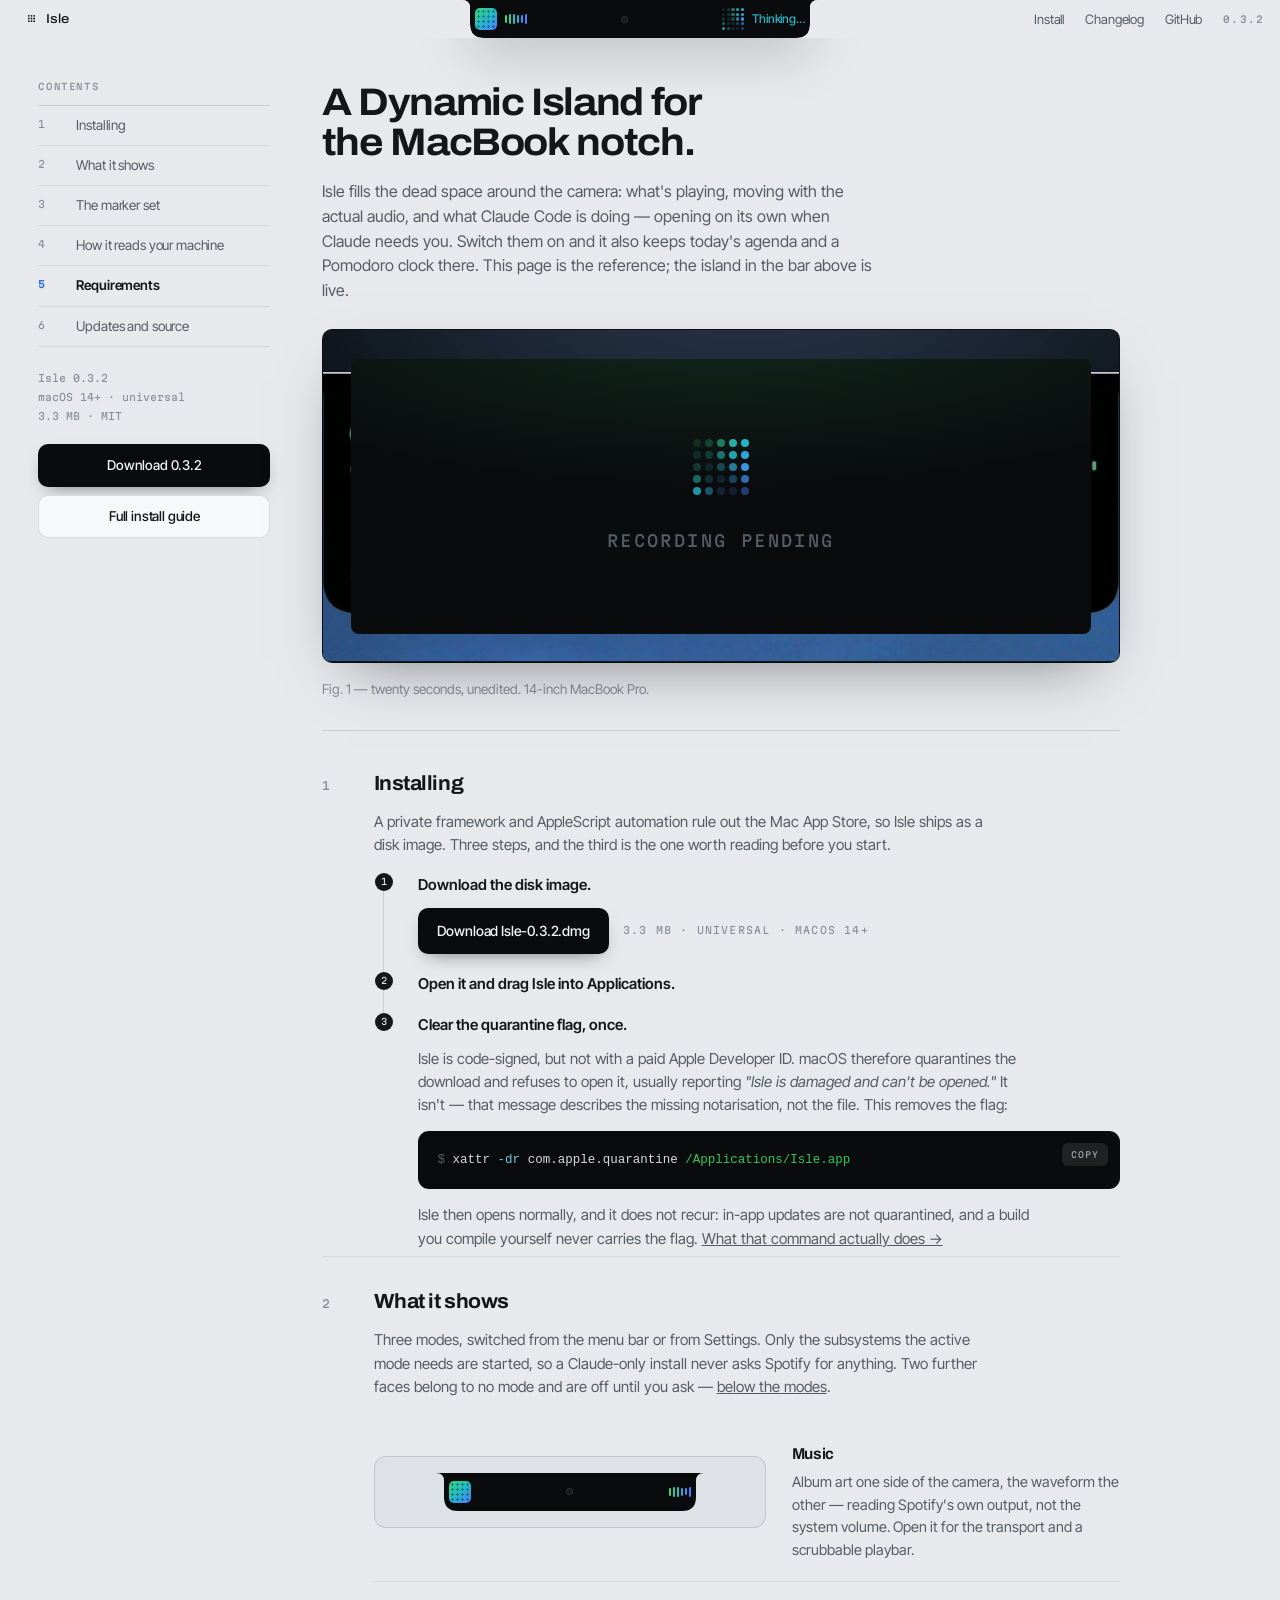
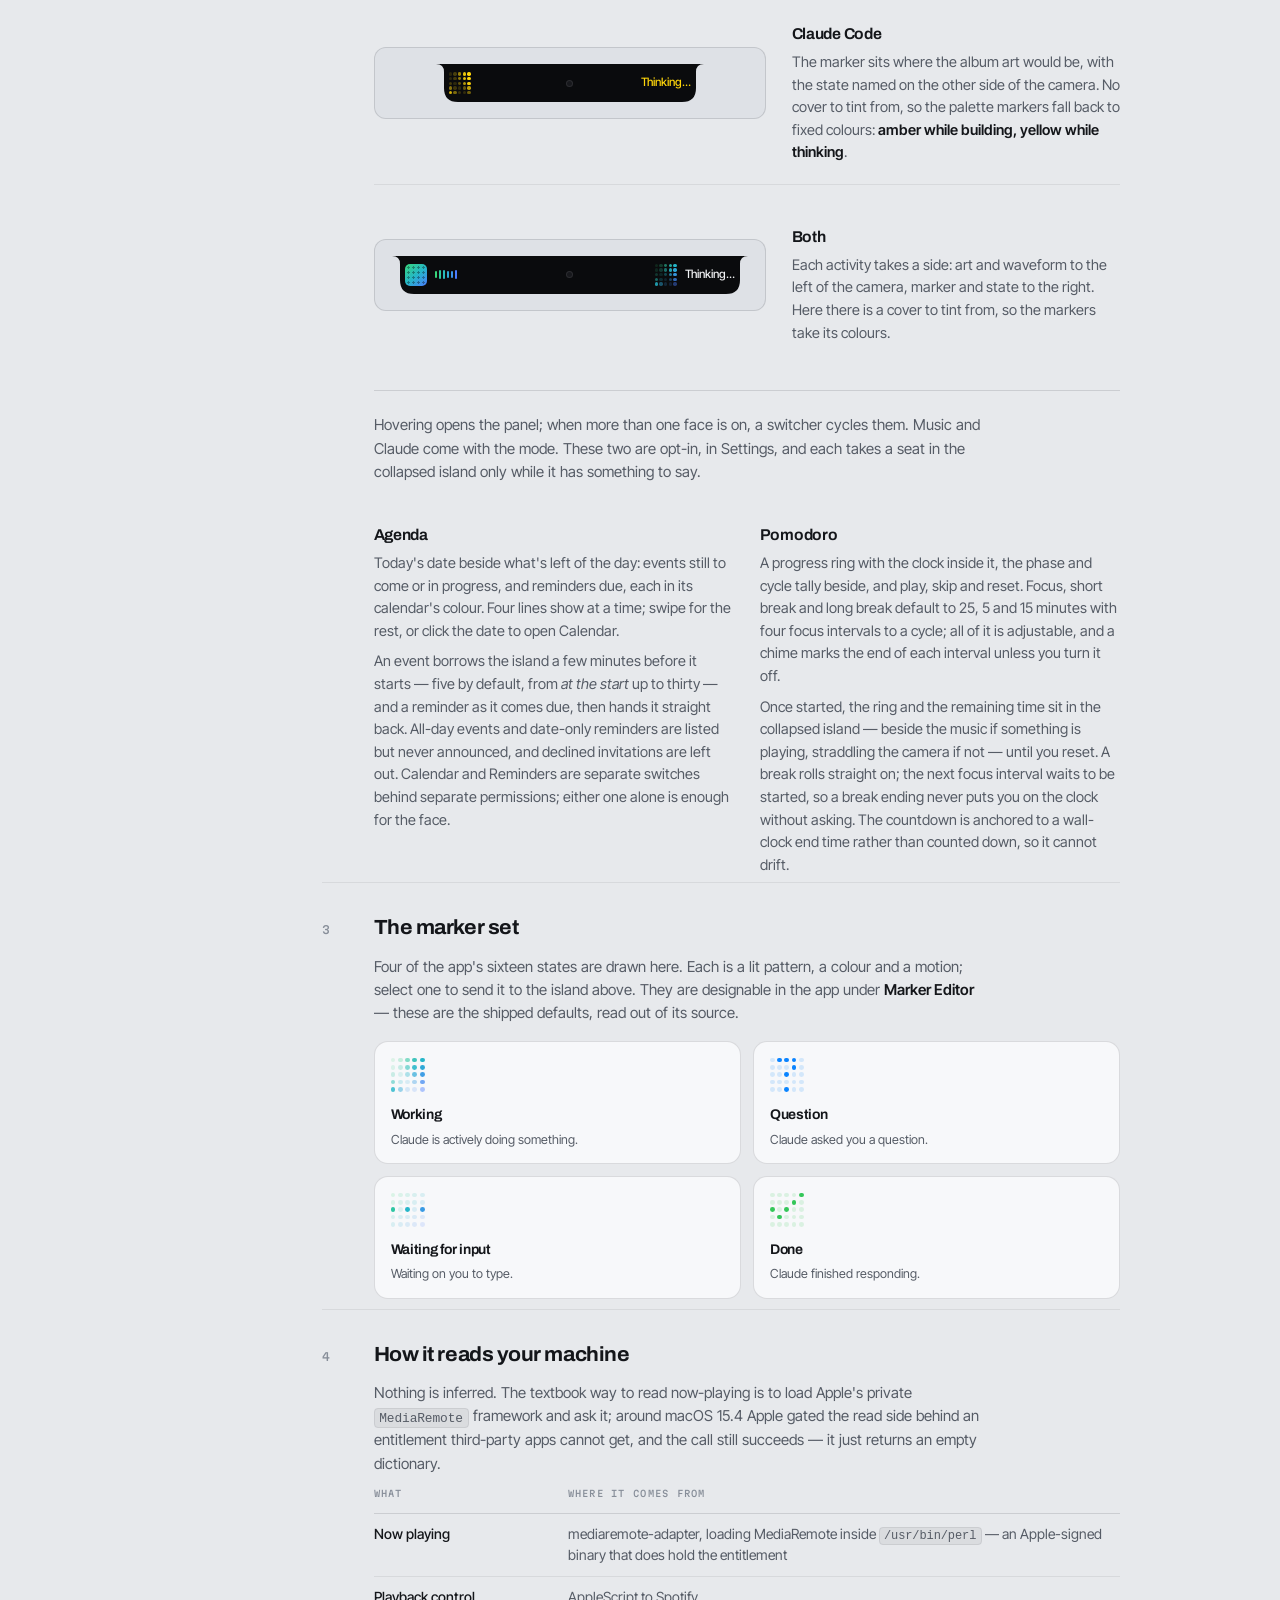
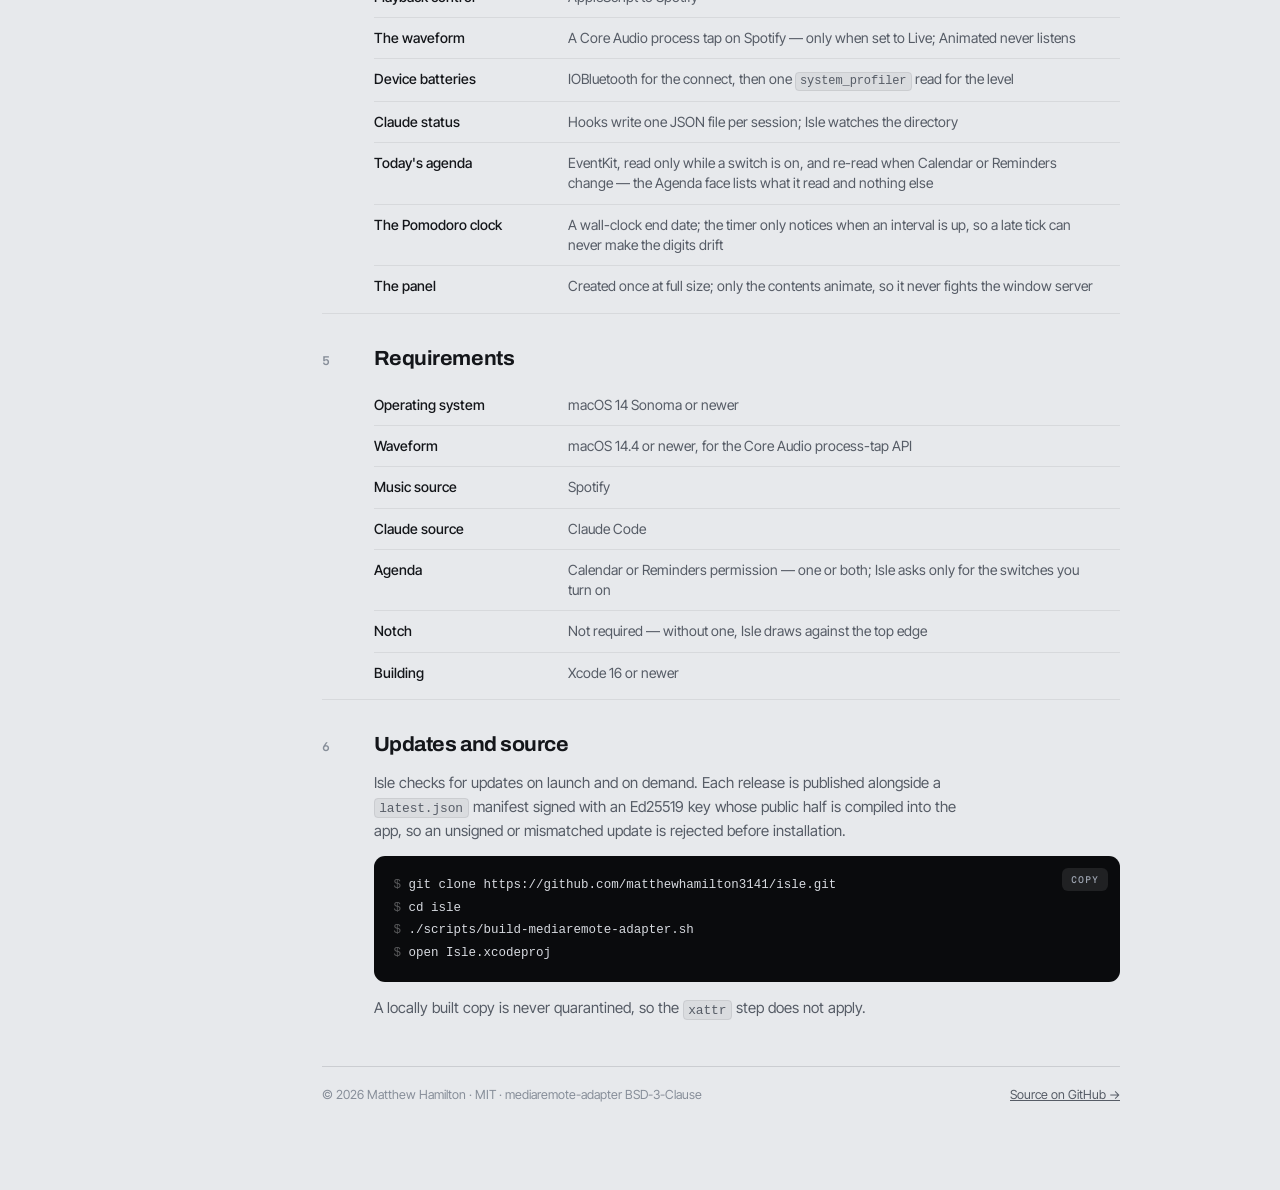
==== commit 7d89d8cb: "Describe the Agenda face and the Pomodoro timer The manual's §2 gains a block under the three modes " ====
--- a/index.html
+++ b/index.html
@@ -4,23 +4,12 @@
 <meta charset="utf-8">
 <meta name="viewport" content="width=device-width, initial-scale=1">
 <title>Isle — a Dynamic Island for the MacBook notch</title>
-<meta name="description" content="Isle turns the dead space around the MacBook camera into a live island: what's playing in Spotify, with a real audio waveform, and what Claude Code is doing — opening on its own when Claude needs you.">
+<meta name="description" content="Isle turns the dead space around the MacBook camera into a live island: what's playing in Spotify, with a real audio waveform, what Claude Code is doing — opening on its own when Claude needs you — and, if you want them, today's agenda and a Pomodoro clock.">
 <meta name="theme-color" content="#e7e9ec">
 <link rel="icon" href="assets/favicon.svg" type="image/svg+xml">
-<link rel="canonical" href="https://islenotch.vercel.app/">
-<meta property="og:type" content="website">
-<meta property="og:site_name" content="Isle">
-<meta property="og:url" content="https://islenotch.vercel.app/">
 <meta property="og:title" content="Isle — a Dynamic Island for the MacBook notch">
 <meta property="og:description" content="Now playing and Claude Code status, in the notch you already have. Free, MIT licensed, macOS 14+.">
-<meta property="og:image" content="https://islenotch.vercel.app/assets/card.png">
-<meta property="og:image:width" content="1200">
-<meta property="og:image:height" content="630">
-<meta property="og:image:alt" content="A Dynamic Island for the MacBook notch. Now playing and Claude Code status, in the notch you already have.">
-<meta name="twitter:card" content="summary_large_image">
-<meta name="twitter:title" content="Isle — a Dynamic Island for the MacBook notch">
-<meta name="twitter:description" content="Now playing and Claude Code status, in the notch you already have. Free, MIT licensed, macOS 14+.">
-<meta name="twitter:image" content="https://islenotch.vercel.app/assets/card.png">
+<meta property="og:type" content="website">
 <link rel="preconnect" href="https://fonts.googleapis.com">
 <link rel="preconnect" href="https://fonts.gstatic.com" crossorigin>
 <link href="https://fonts.googleapis.com/css2?family=Archivo:wdth,wght@62..125,400..800&family=Inter+Tight:wght@400;500;600;700&family=Martian+Mono:wght@400;500;600&display=swap" rel="stylesheet">
@@ -78,7 +67,8 @@
       <p>
         Isle fills the dead space around the camera: what's playing, moving with the
         actual audio, and what Claude Code is doing — opening on its own when Claude
-        needs you. This page is the reference; the island in the bar above is live.
+        needs you. Switch them on and it also keeps today's agenda and a Pomodoro
+        clock there. This page is the reference; the island in the bar above is live.
       </p>
       <figure class="demo" style="margin-top: 26px">
         <div class="demo__stage">
@@ -137,7 +127,8 @@
         <p>
           Three modes, switched from the menu bar or from Settings. Only the subsystems
           the active mode needs are started, so a Claude-only install never asks Spotify
-          for anything.
+          for anything. Two further faces belong to no mode and are off until you ask —
+          <a href="#faces">below the modes</a>.
         </p>
 
         <div class="modes">
@@ -174,6 +165,51 @@
                 Each activity takes a side: art and waveform to the left of the camera,
                 marker and state to the right. Here there is a cover to tint from, so the
                 markers take its colours.
+              </p>
+            </div>
+          </div>
+        </div>
+
+        <div class="faces" id="faces">
+          <p>
+            Hovering opens the panel; when more than one face is on, a switcher cycles
+            them. Music and Claude come with the mode. These two are opt-in, in
+            Settings, and each takes a seat in the collapsed island only while it has
+            something to say.
+          </p>
+          <div class="faces__grid">
+            <div>
+              <h3>Agenda</h3>
+              <p>
+                Today's date beside what's left of the day: events still to come or in
+                progress, and reminders due, each in its calendar's colour. Four lines
+                show at a time; swipe for the rest, or click the date to open Calendar.
+              </p>
+              <p>
+                An event borrows the island a few minutes before it starts — five by
+                default, from <em>at the start</em> up to thirty — and a reminder as it
+                comes due, then hands it straight back. All-day events and date-only
+                reminders are listed but never announced, and declined invitations are
+                left out. Calendar and Reminders are separate switches behind separate
+                permissions; either one alone is enough for the face.
+              </p>
+            </div>
+            <div>
+              <h3>Pomodoro</h3>
+              <p>
+                A progress ring with the clock inside it, the phase and cycle tally beside,
+                and play, skip and reset. Focus, short break and long break default to
+                25, 5 and 15 minutes with four focus intervals to a cycle; all of it is
+                adjustable, and a chime marks the end of each interval unless you turn it
+                off.
+              </p>
+              <p>
+                Once started, the ring and the remaining time sit in the collapsed island
+                — beside the music if something is playing, straddling the camera if not
+                — until you reset. A break rolls straight on; the next focus interval
+                waits to be started, so a break ending never puts you on the clock
+                without asking. The countdown is anchored to a wall-clock end time rather
+                than counted down, so it cannot drift.
               </p>
             </div>
           </div>
@@ -211,6 +247,8 @@
             <tr><td>The waveform</td><td>A Core Audio process tap on Spotify — only when set to Live; Animated never listens</td></tr>
             <tr><td>Device batteries</td><td>IOBluetooth for the connect, then one <code>system_profiler</code> read for the level</td></tr>
             <tr><td>Claude status</td><td>Hooks write one JSON file per session; Isle watches the directory</td></tr>
+            <tr><td>Today's agenda</td><td>EventKit, read only while a switch is on, and re-read when Calendar or Reminders change — the Agenda face lists what it read and nothing else</td></tr>
+            <tr><td>The Pomodoro clock</td><td>A wall-clock end date; the timer only notices when an interval is up, so a late tick can never make the digits drift</td></tr>
             <tr><td>The panel</td><td>Created once at full size; only the contents animate, so it never fights the window server</td></tr>
           </tbody>
         </table>
@@ -226,6 +264,7 @@
             <tr><td>Waveform</td><td>macOS 14.4 or newer, for the Core Audio process-tap API</td></tr>
             <tr><td>Music source</td><td>Spotify</td></tr>
             <tr><td>Claude source</td><td>Claude Code</td></tr>
+            <tr><td>Agenda</td><td>Calendar or Reminders permission — one or both; Isle asks only for the switches you turn on</td></tr>
             <tr><td>Notch</td><td>Not required — without one, Isle draws against the top edge</td></tr>
             <tr><td>Building</td><td>Xcode 16 or newer</td></tr>
           </tbody>
--- a/assets/isle.css
+++ b/assets/isle.css
@@ -67,7 +67,7 @@
 
 /* --- BEGIN GENERATED (scripts/sync-from-swift.mjs) ----------- */
 :root {
-  /* Isle 0.2.4 — MarkerDesign.swift, MarkerKind.swift, NotchShape.swift, NotchMetrics.swift */
+  /* Isle 0.3.2 — MarkerDesign.swift, MarkerKind.swift, NotchShape.swift, NotchMetrics.swift */
   --expanded-w: 520px;
   --expanded-h: 146px;
 }
--- a/assets/manual.css
+++ b/assets/manual.css
@@ -186,6 +186,25 @@
 .mode h3 { margin-bottom: 7px; }
 .mode p { margin: 0; color: var(--graphite); font-size: 14.5px; }
 .mode p + p { margin-top: 8px; }
+
+/* The two opt-in faces. No plate: neither has a collapsed form worth drawing
+   at rest, so they are set as prose under the modes. */
+.faces {
+  margin-top: 26px;
+  padding-top: 22px;
+  border-top: 1px solid var(--hair);
+}
+
+.faces__grid {
+  display: grid;
+  grid-template-columns: repeat(2, minmax(0, 1fr));
+  gap: 26px;
+  margin-top: 20px;
+}
+
+.faces h3 { margin-bottom: 7px; }
+.faces__grid p { margin: 0; color: var(--graphite); font-size: 14.5px; }
+.faces__grid p + p { margin-top: 8px; }
 
 /* The install steps: numbered, because they are genuinely a sequence and the
    order is the whole point of sending people here first. */
@@ -248,6 +267,7 @@
   .sec__in { padding-left: 0; }
   .mode { grid-template-columns: minmax(0, 1fr); gap: 16px; }
   .mode__plate { overflow-x: auto; }
+  .faces__grid { grid-template-columns: minmax(0, 1fr); }
   .sec > h2 { grid-template-columns: 34px minmax(0, 1fr); }
   .mn__foot { grid-column: 1; }
   body[data-page="manual"] .markers { grid-template-columns: minmax(0, 1fr); }
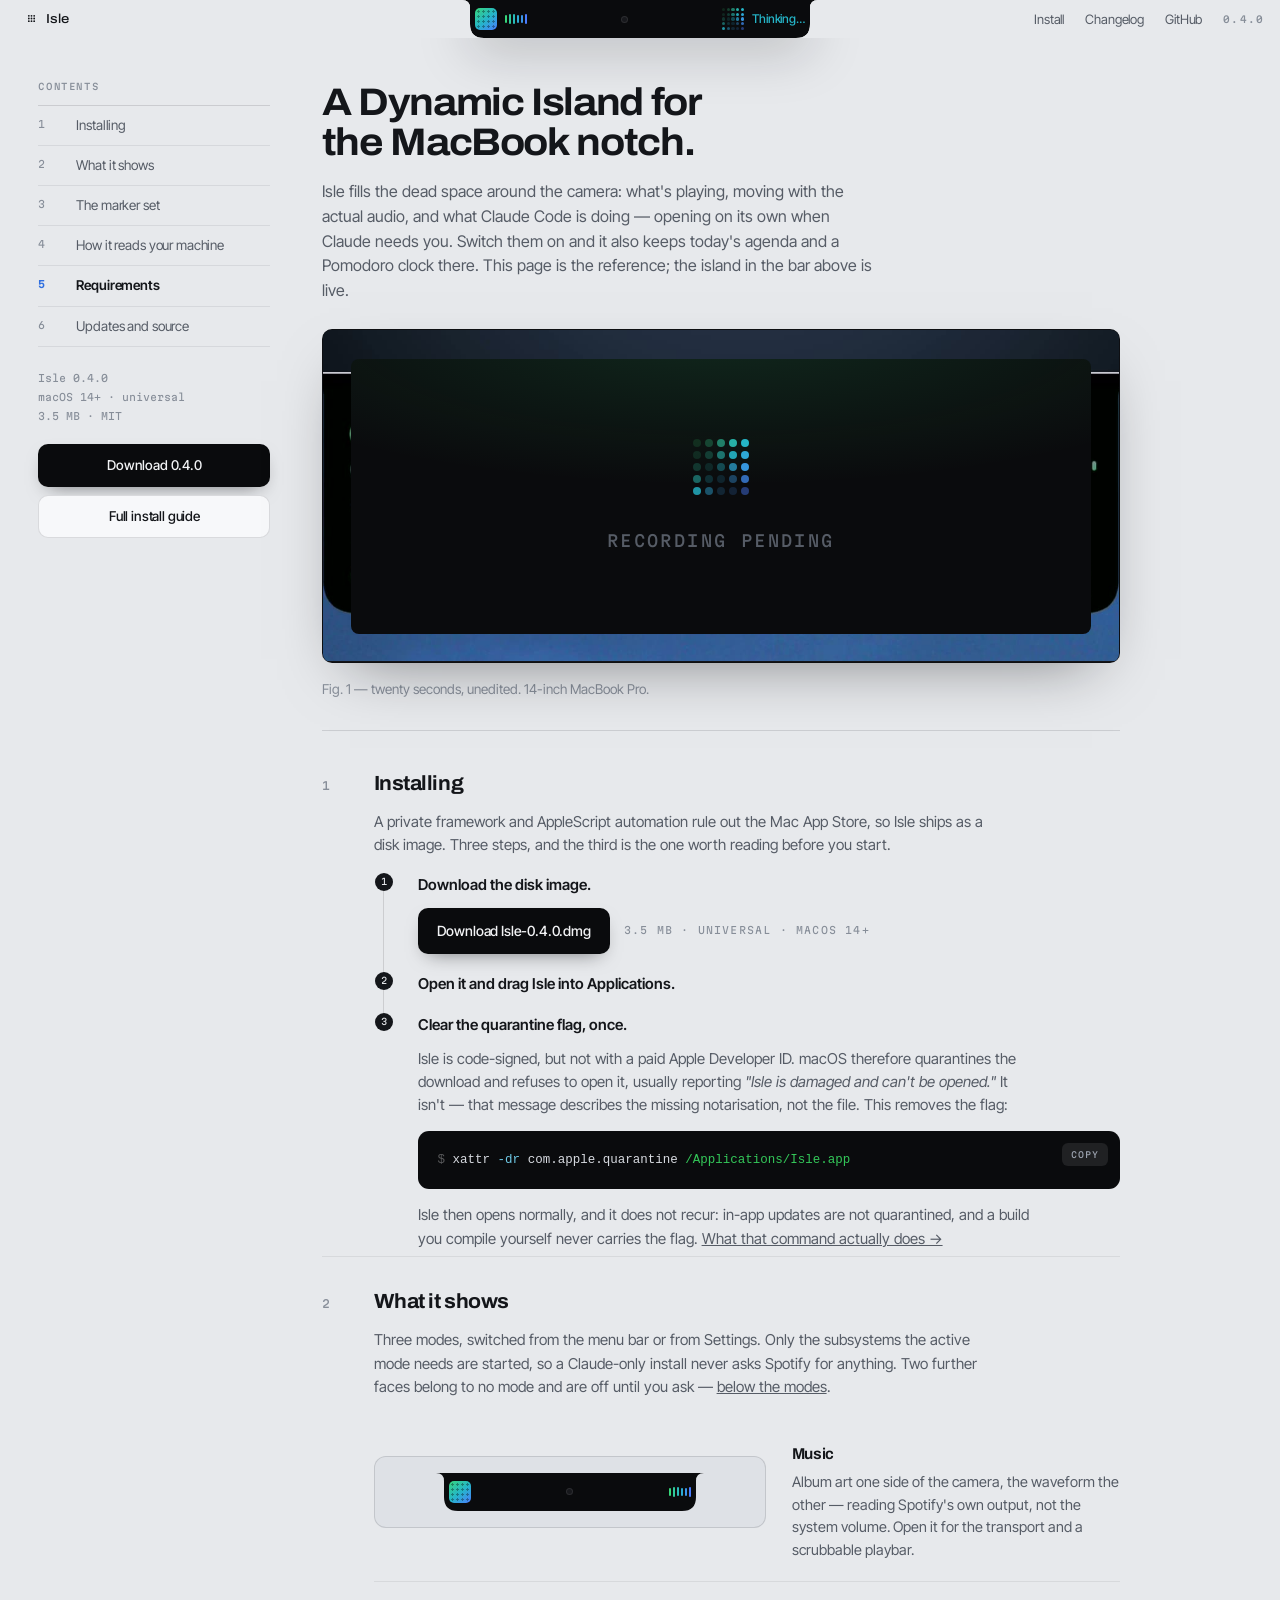
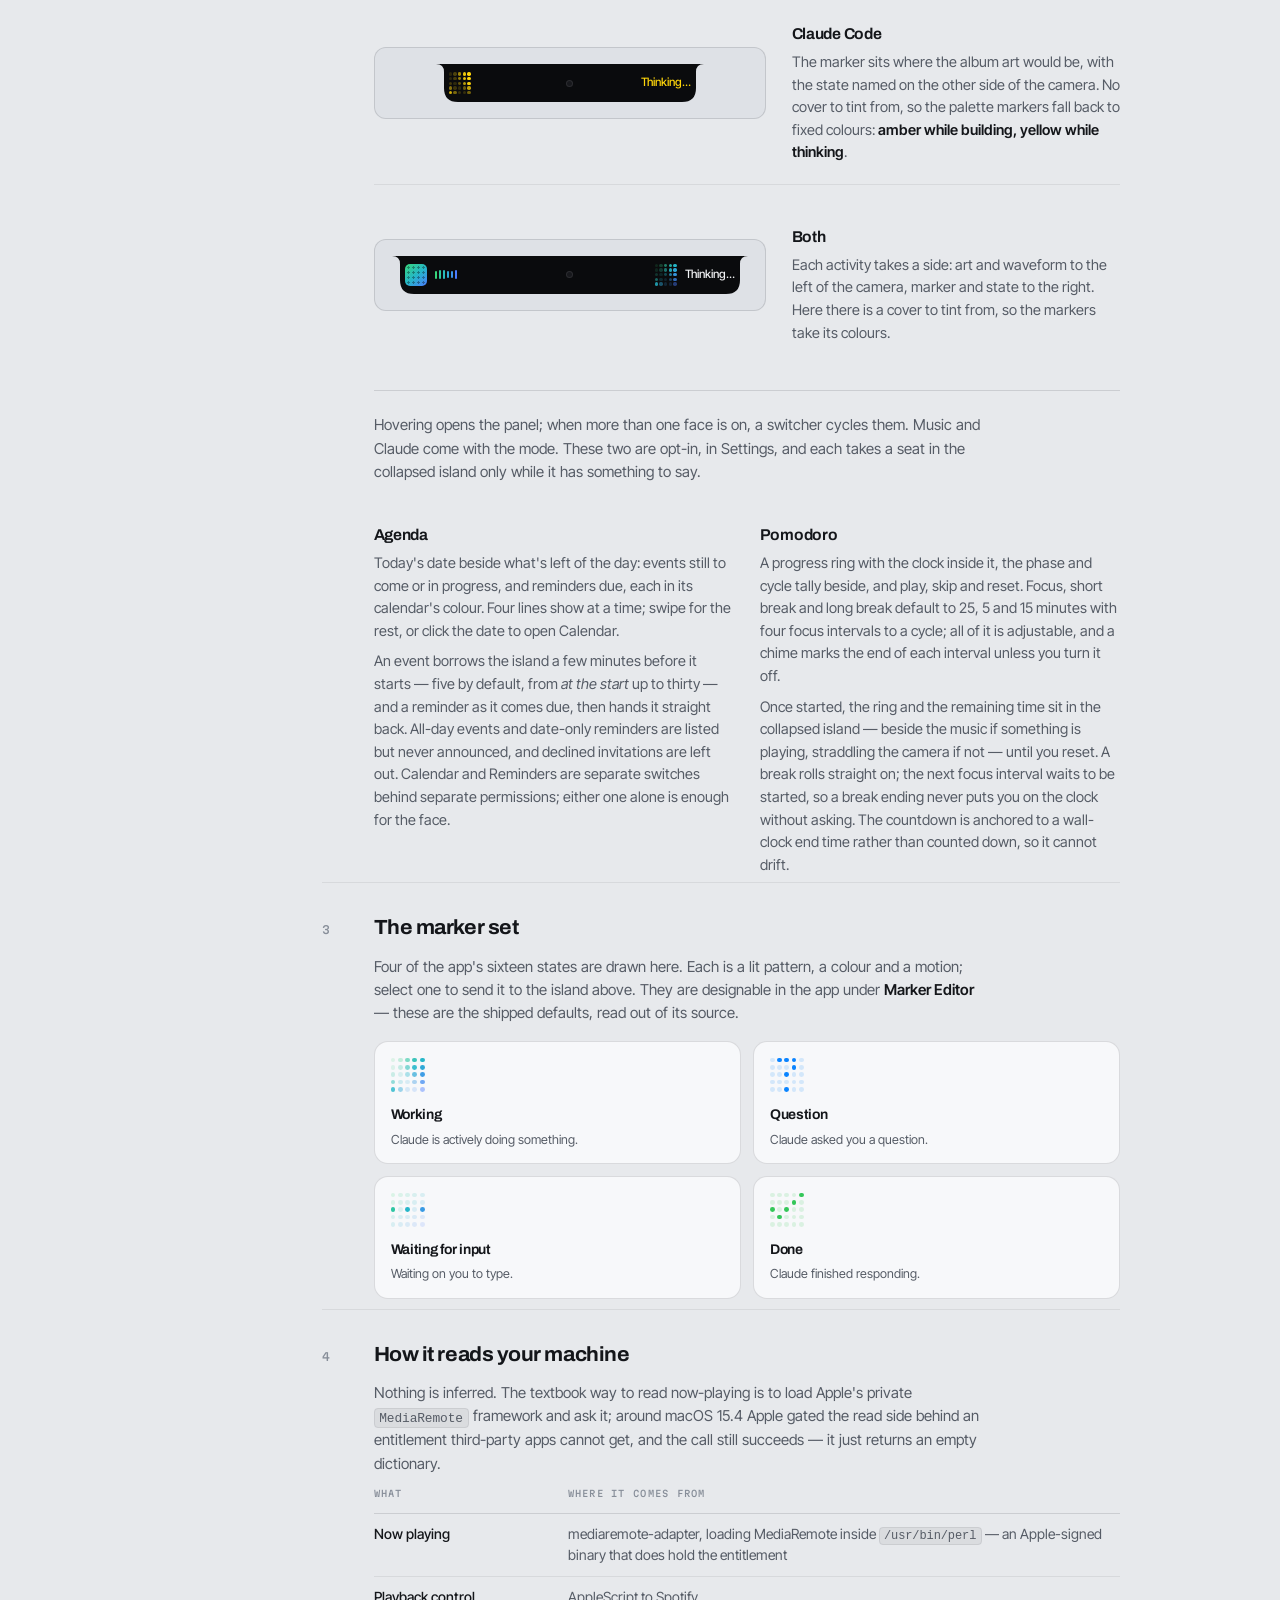
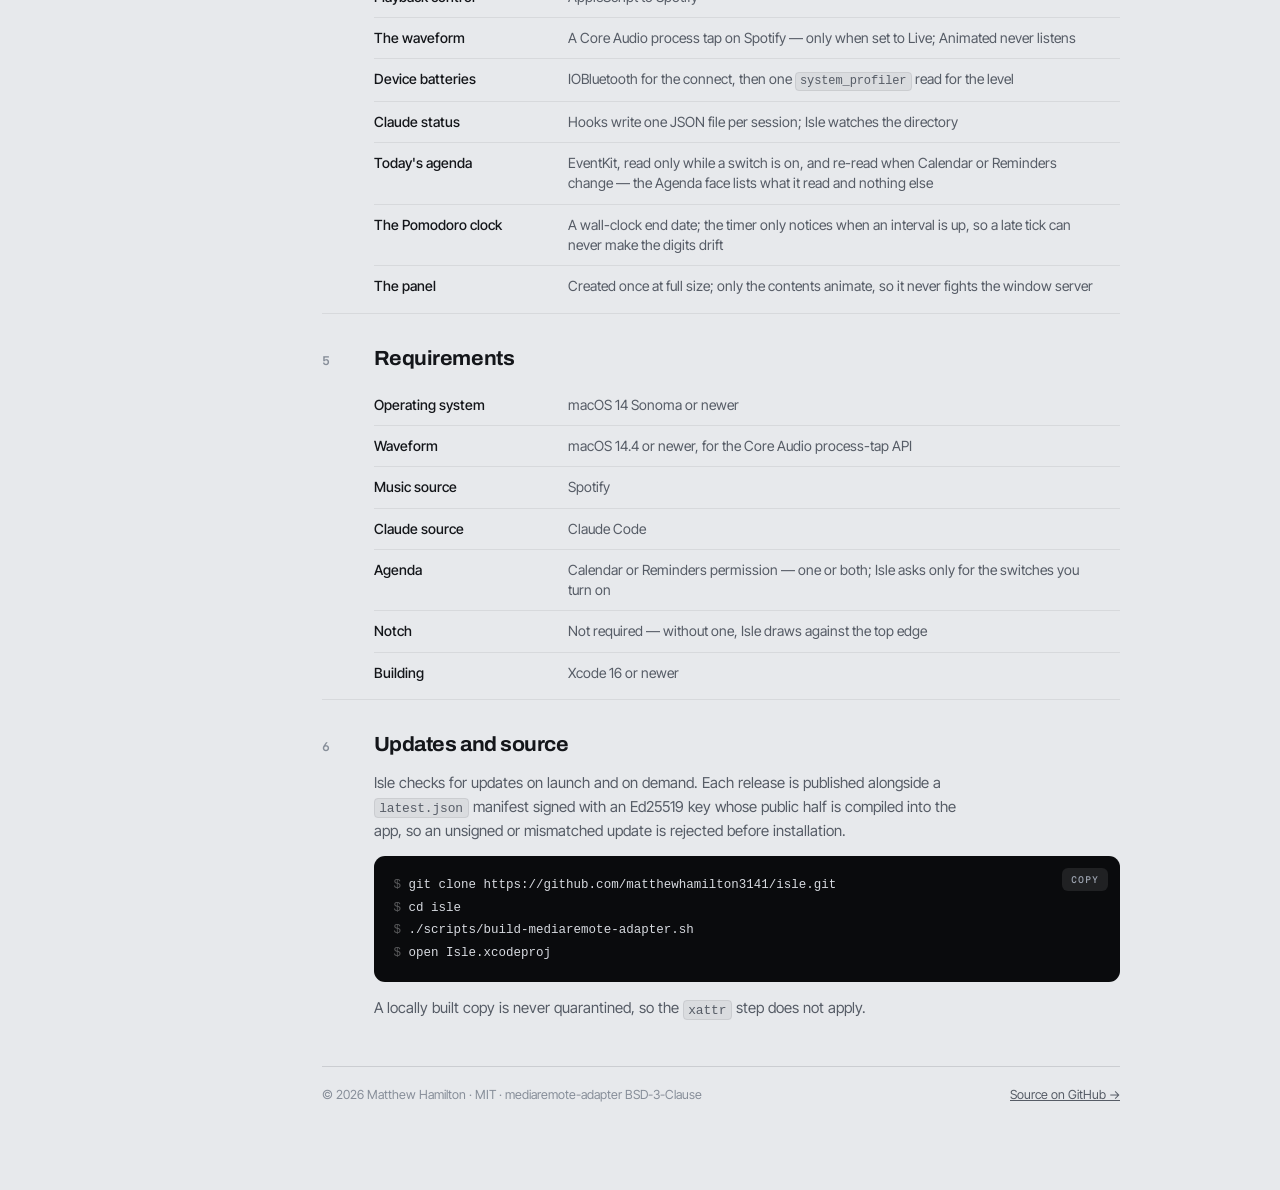
==== commit 85ae77e7: "Point the site at 0.4.0 Version chip, download links, xattr path and DMG size (3.5 MB) on all three " ====
--- a/index.html
+++ b/index.html
@@ -33,7 +33,7 @@
     <a href="install.html">Install</a>
     <a href="changelog.html">Changelog</a>
     <a href="https://github.com/matthewhamilton3141/isle">GitHub</a>
-    <span class="bar__version">0.3.2</span>
+    <span class="bar__version">0.4.0</span>
   </div>
 </nav>
 
@@ -51,10 +51,10 @@
       <li><a href="#s6"><span>6</span>Updates and source</a></li>
     </ul>
     <p class="mn__meta">
-      Isle 0.3.2<br>macOS 14+ · universal<br>3.3 MB · MIT
+      Isle 0.4.0<br>macOS 14+ · universal<br>3.5 MB · MIT
     </p>
     <div class="mn__dl">
-      <a class="btn btn--solid" href="#s1">Download 0.3.2</a>
+      <a class="btn btn--solid" href="#s1">Download 0.4.0</a>
       <a class="btn btn--line" href="install.html">Full install guide</a>
     </div>
   </aside>
@@ -97,8 +97,8 @@
           <li>
             <b>Download the disk image.</b>
             <div class="mn__get">
-              <a class="btn btn--solid" href="https://github.com/matthewhamilton3141/isle/releases/download/v0.3.2/Isle-0.3.2.dmg">Download Isle-0.3.2.dmg</a>
-              <span>3.3 MB · universal · macOS 14+</span>
+              <a class="btn btn--solid" href="https://github.com/matthewhamilton3141/isle/releases/download/v0.4.0/Isle-0.4.0.dmg">Download Isle-0.4.0.dmg</a>
+              <span>3.5 MB · universal · macOS 14+</span>
             </div>
           </li>
           <li><b>Open it and drag Isle into Applications.</b></li>
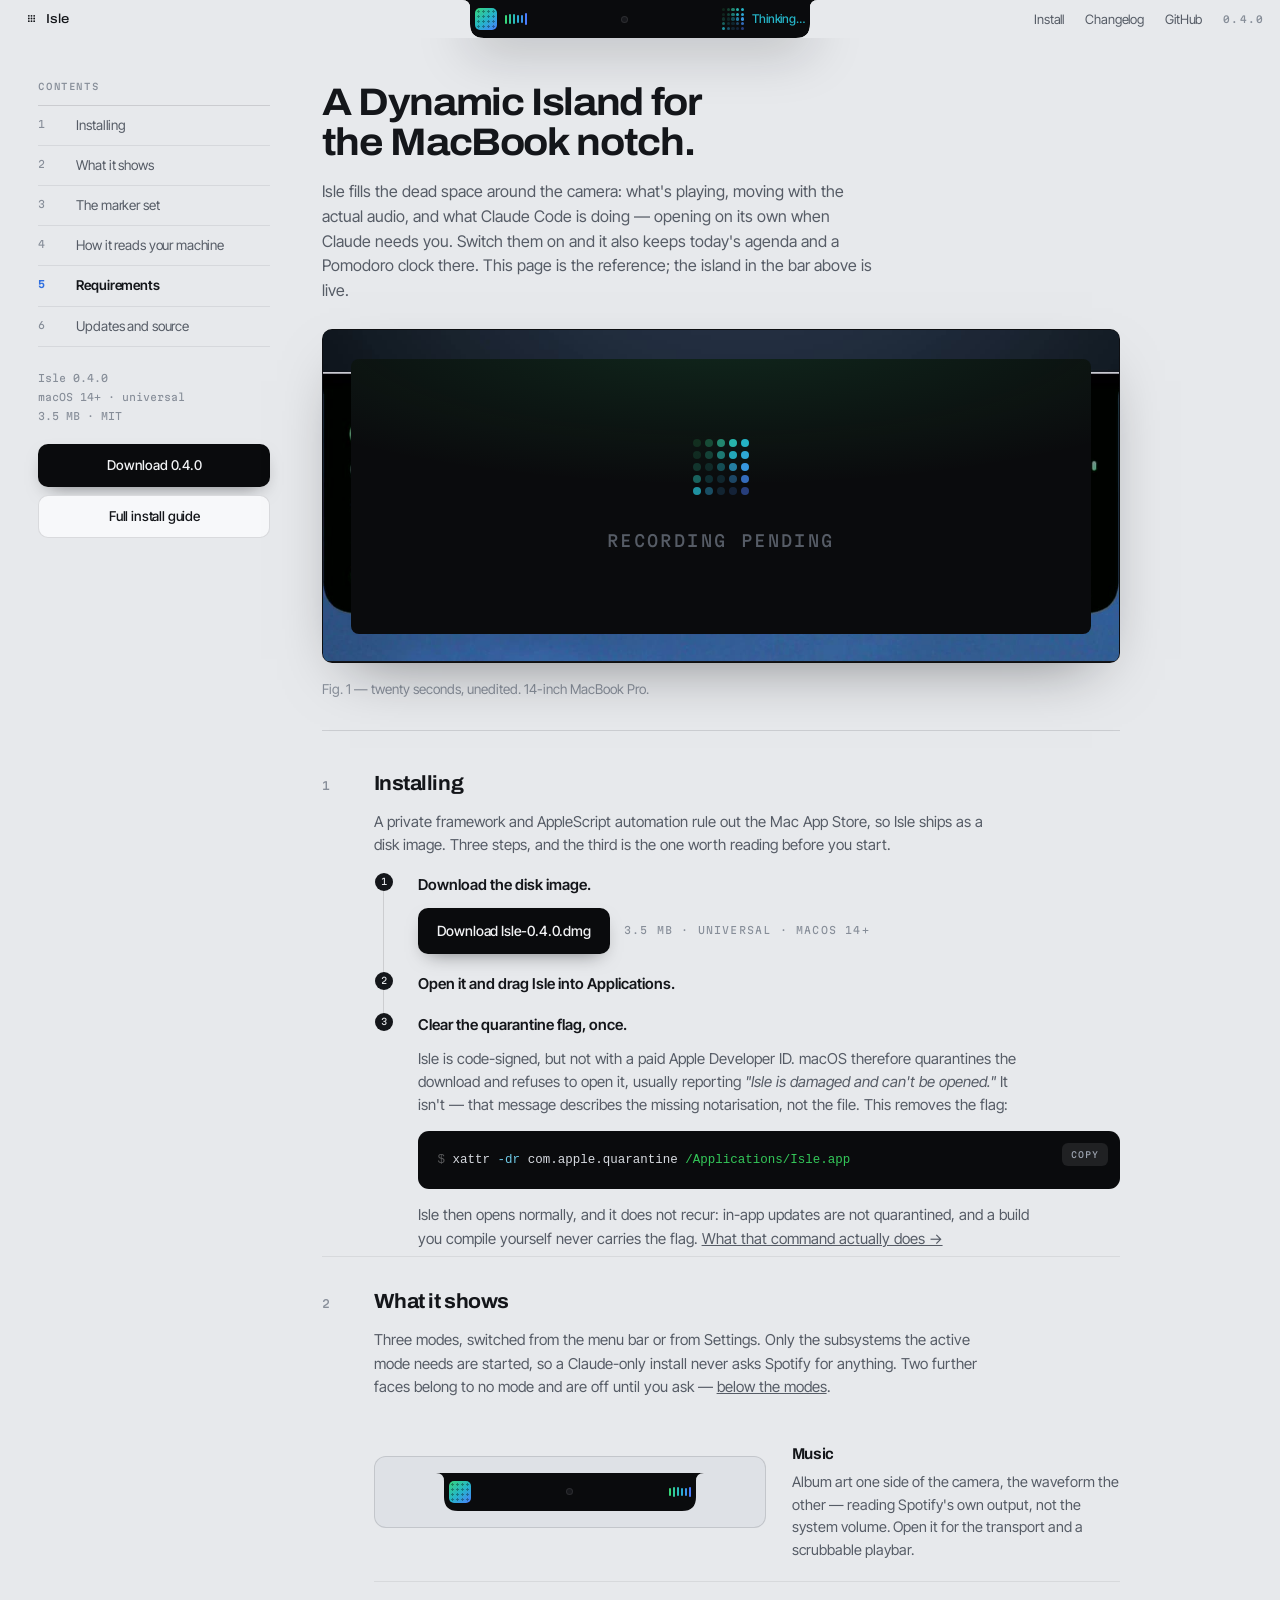
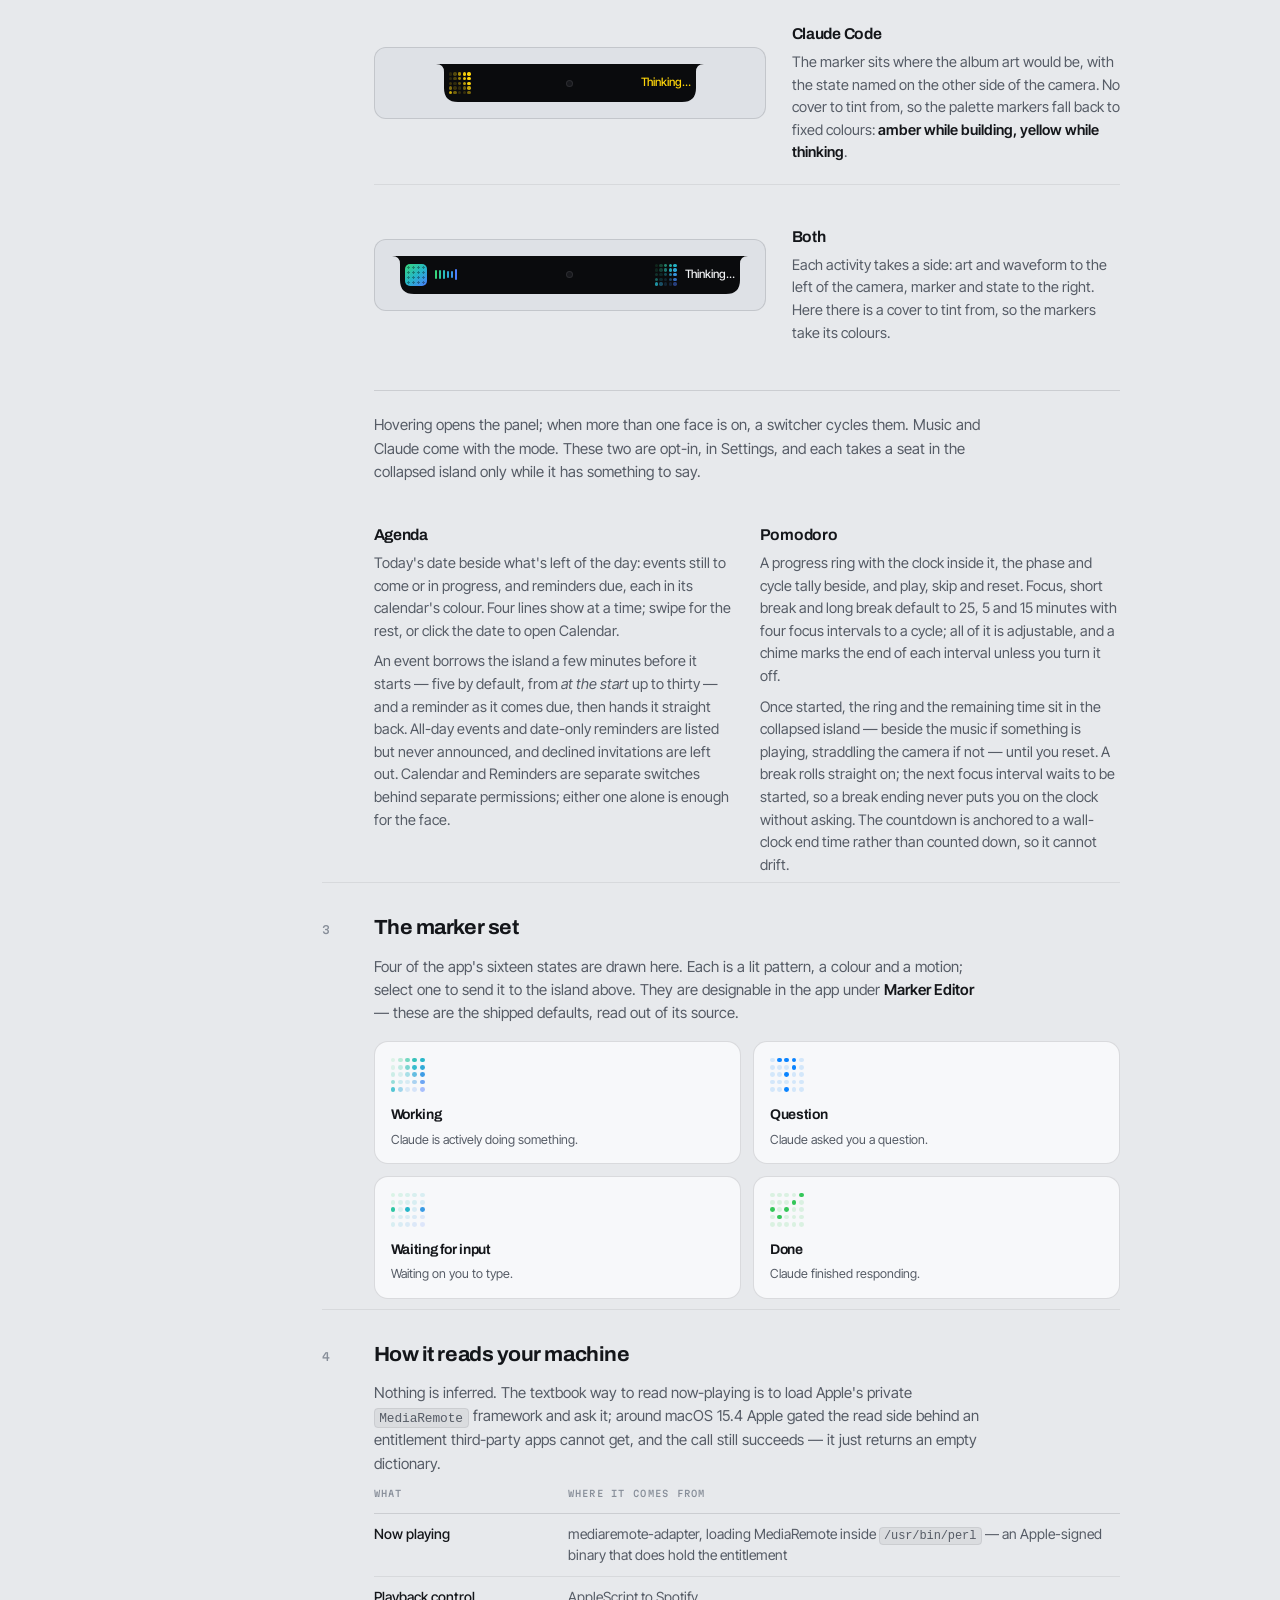
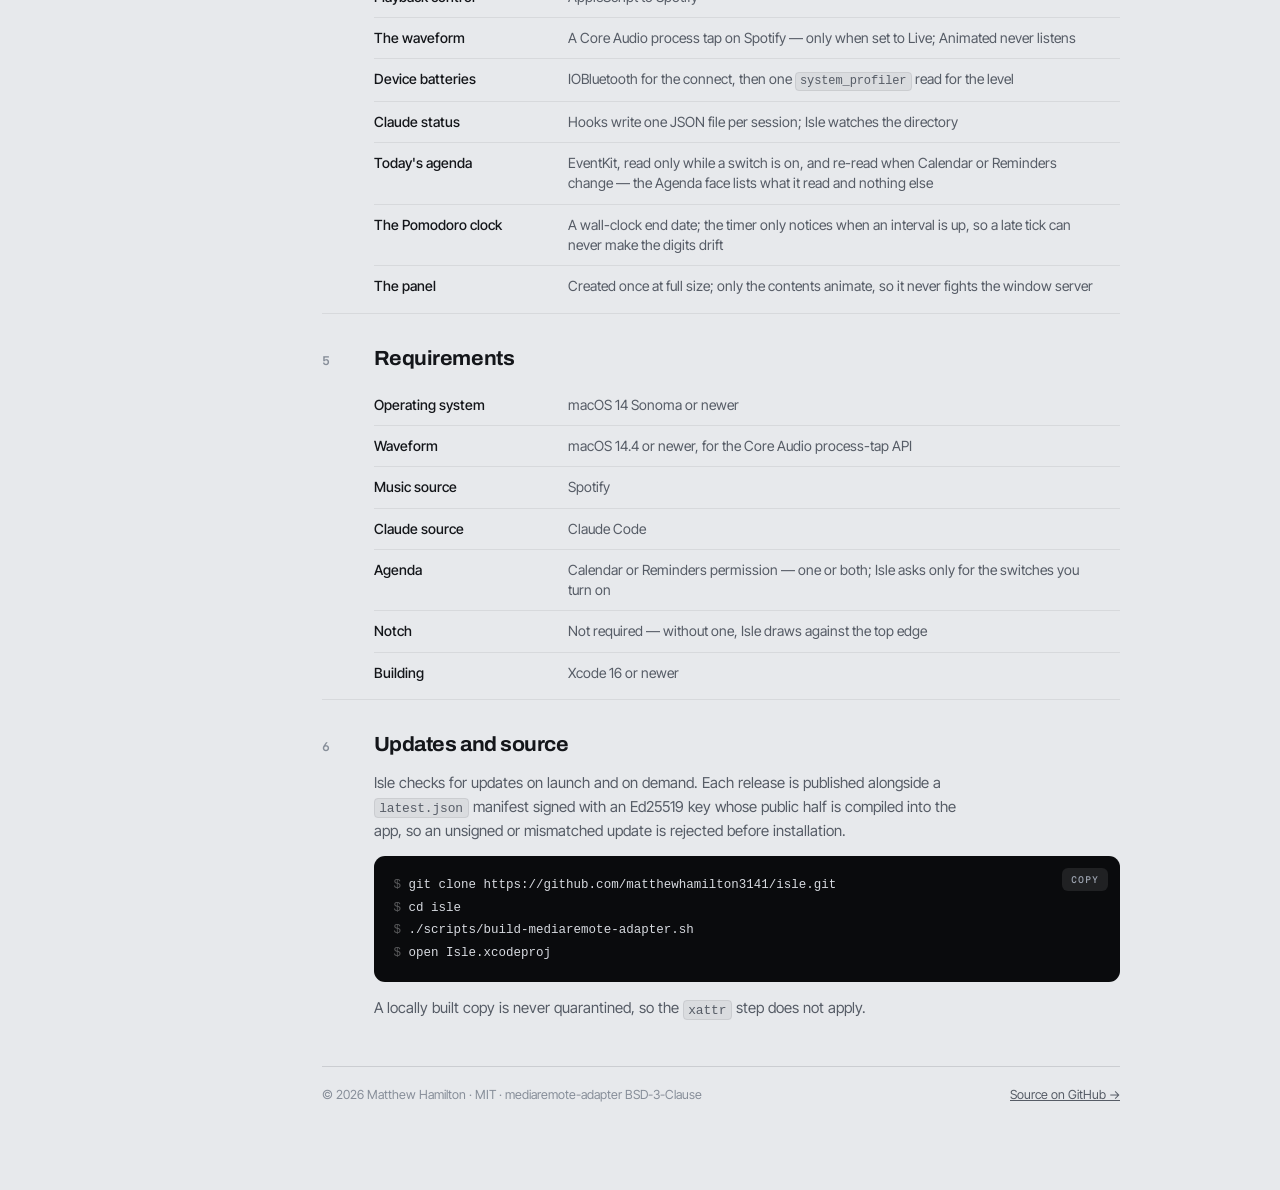
==== commit 3e7c35ee: "Merge pull request #7 from matthewhamilton3141/site/0.4.0 Point the site at 0.4.0" ====
--- a/index.html
+++ b/index.html
@@ -7,9 +7,20 @@
 <meta name="description" content="Isle turns the dead space around the MacBook camera into a live island: what's playing in Spotify, with a real audio waveform, what Claude Code is doing — opening on its own when Claude needs you — and, if you want them, today's agenda and a Pomodoro clock.">
 <meta name="theme-color" content="#e7e9ec">
 <link rel="icon" href="assets/favicon.svg" type="image/svg+xml">
+<link rel="canonical" href="https://islenotch.vercel.app/">
+<meta property="og:type" content="website">
+<meta property="og:site_name" content="Isle">
+<meta property="og:url" content="https://islenotch.vercel.app/">
 <meta property="og:title" content="Isle — a Dynamic Island for the MacBook notch">
 <meta property="og:description" content="Now playing and Claude Code status, in the notch you already have. Free, MIT licensed, macOS 14+.">
-<meta property="og:type" content="website">
+<meta property="og:image" content="https://islenotch.vercel.app/assets/card.png">
+<meta property="og:image:width" content="1200">
+<meta property="og:image:height" content="630">
+<meta property="og:image:alt" content="A Dynamic Island for the MacBook notch. Now playing and Claude Code status, in the notch you already have.">
+<meta name="twitter:card" content="summary_large_image">
+<meta name="twitter:title" content="Isle — a Dynamic Island for the MacBook notch">
+<meta name="twitter:description" content="Now playing and Claude Code status, in the notch you already have. Free, MIT licensed, macOS 14+.">
+<meta name="twitter:image" content="https://islenotch.vercel.app/assets/card.png">
 <link rel="preconnect" href="https://fonts.googleapis.com">
 <link rel="preconnect" href="https://fonts.gstatic.com" crossorigin>
 <link href="https://fonts.googleapis.com/css2?family=Archivo:wdth,wght@62..125,400..800&family=Inter+Tight:wght@400;500;600;700&family=Martian+Mono:wght@400;500;600&display=swap" rel="stylesheet">
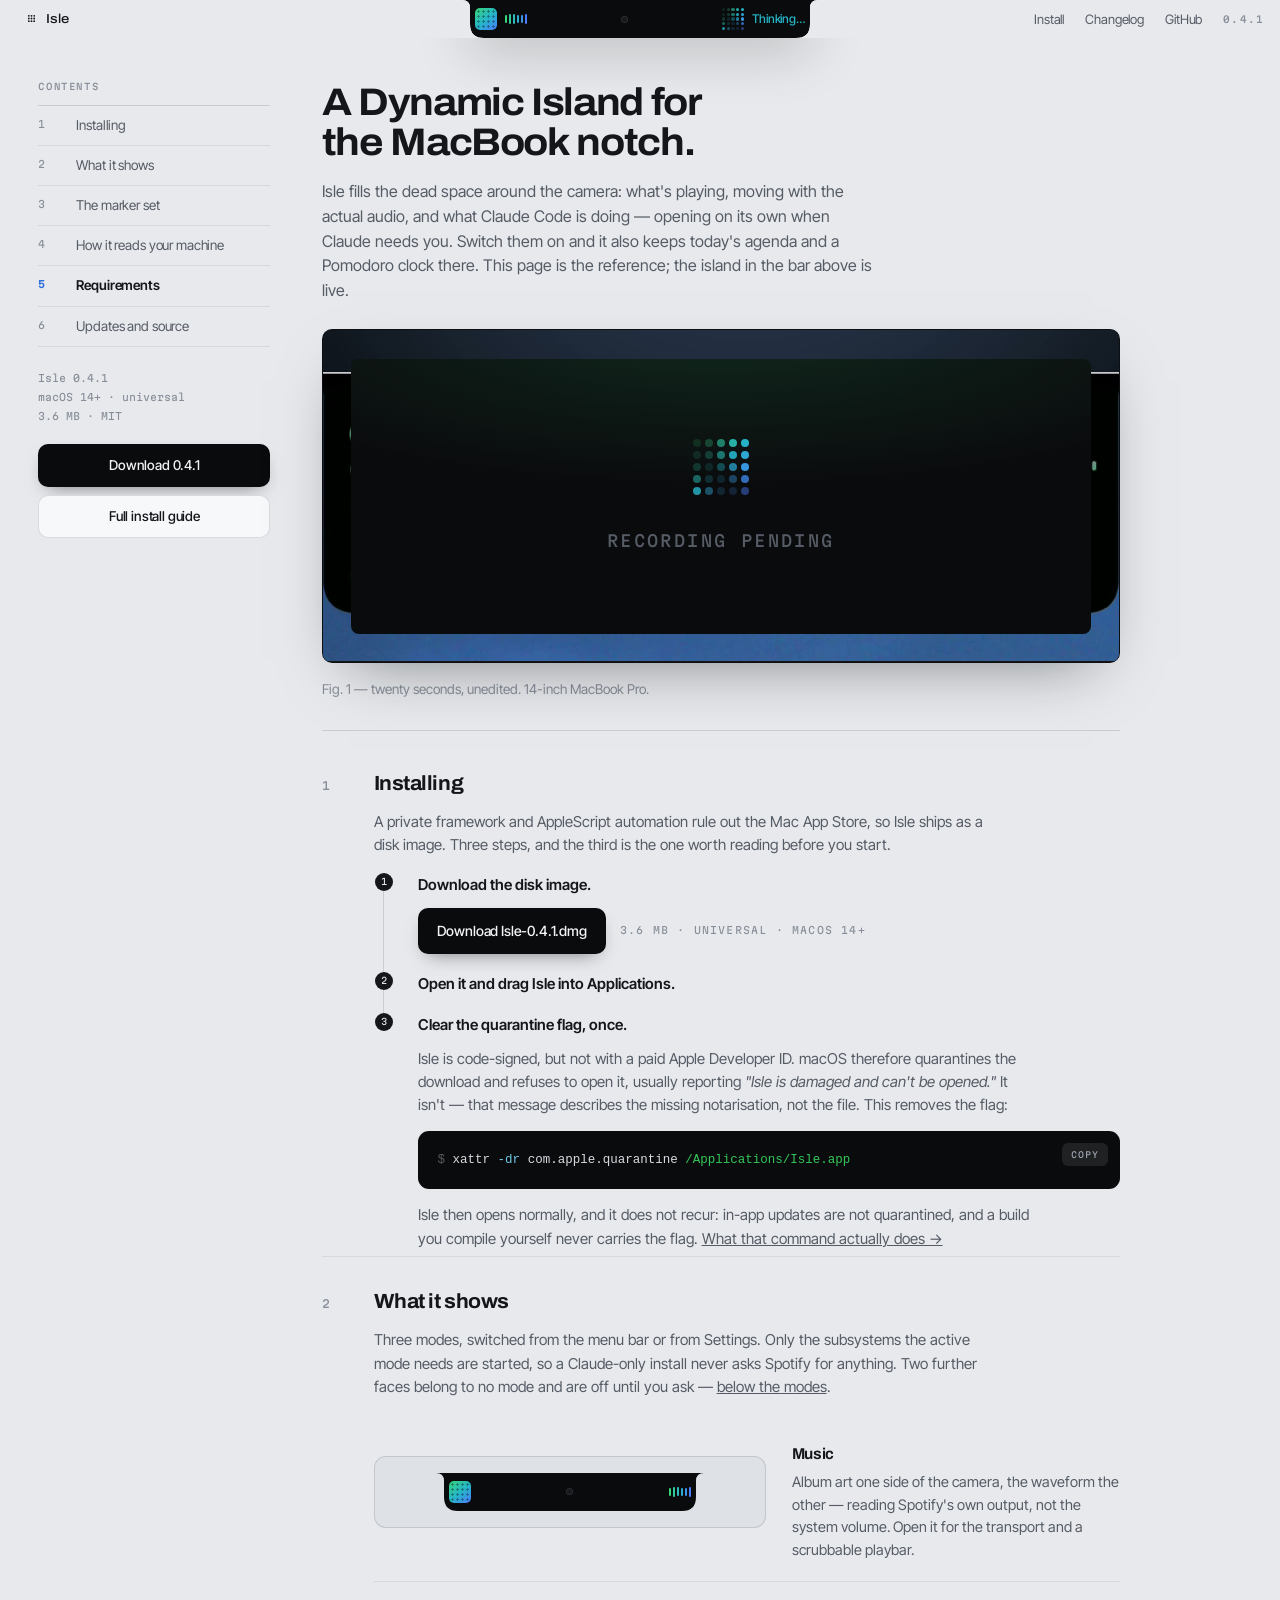
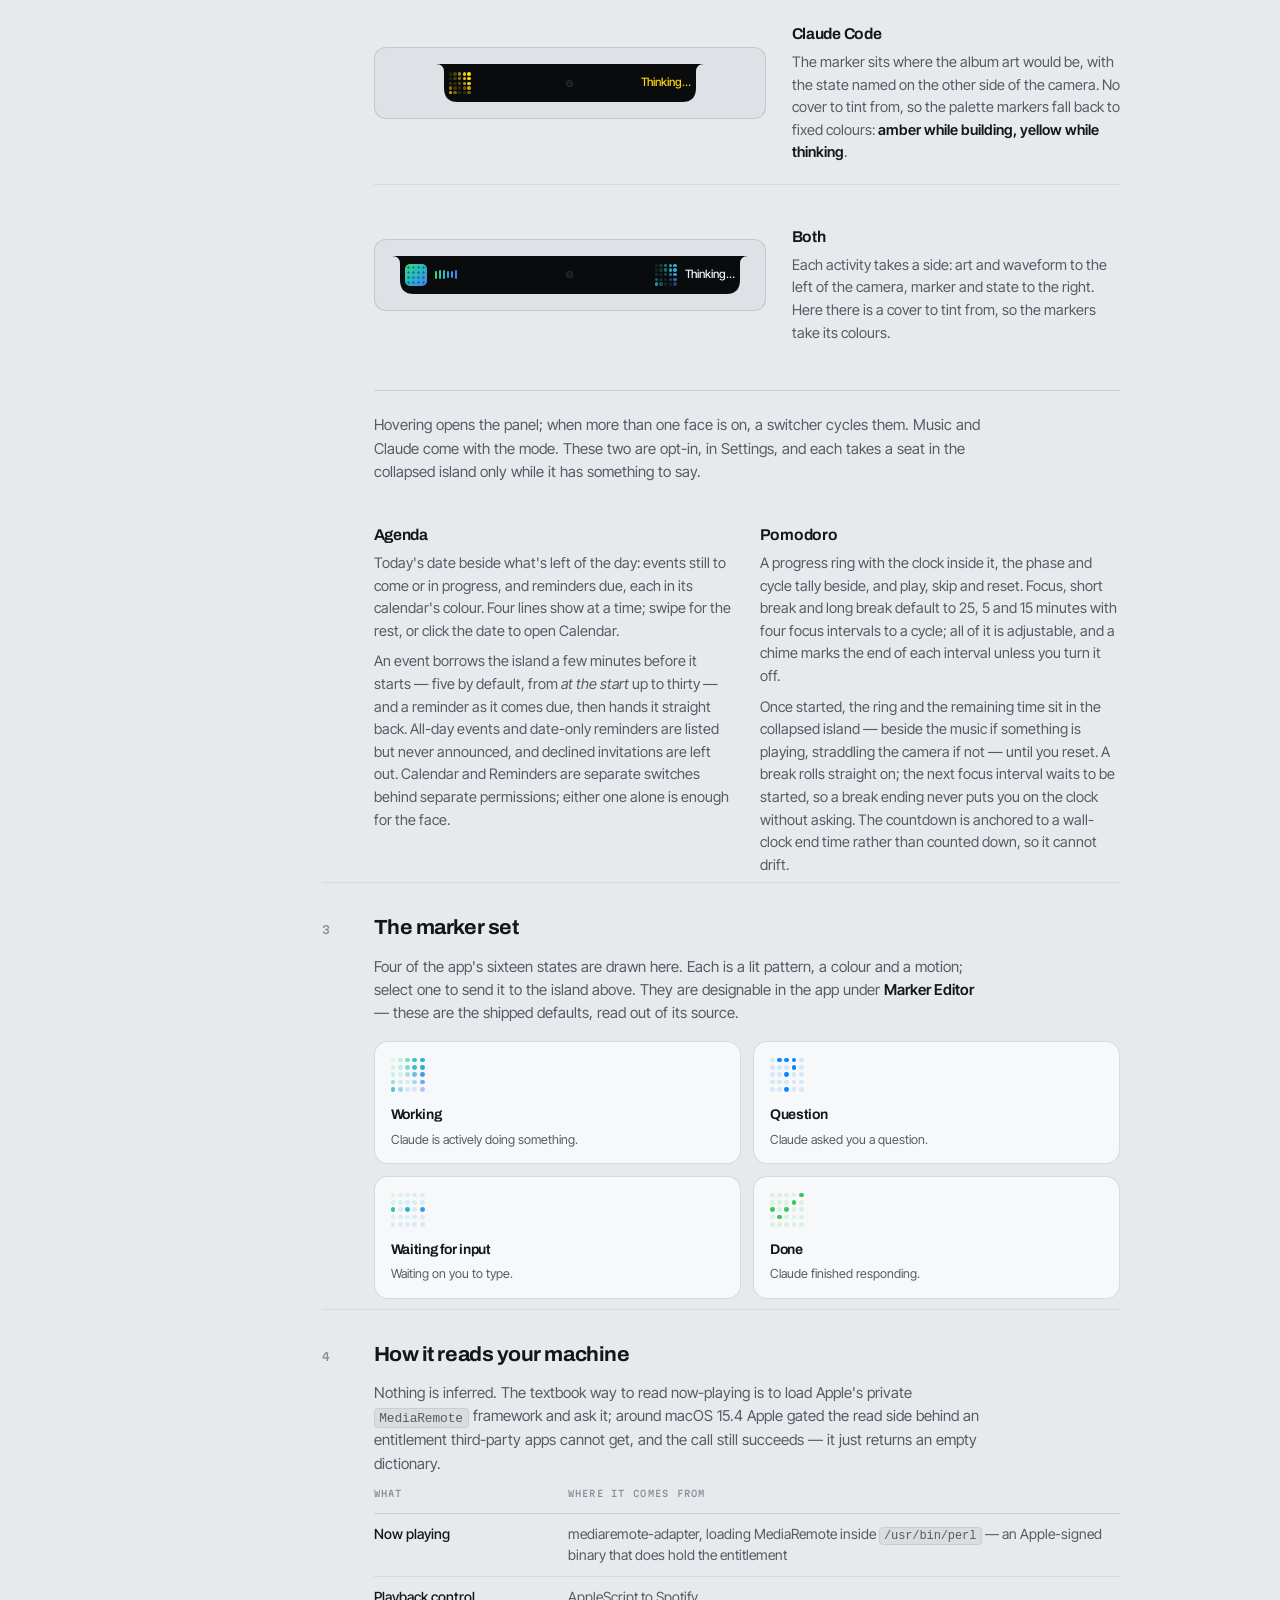
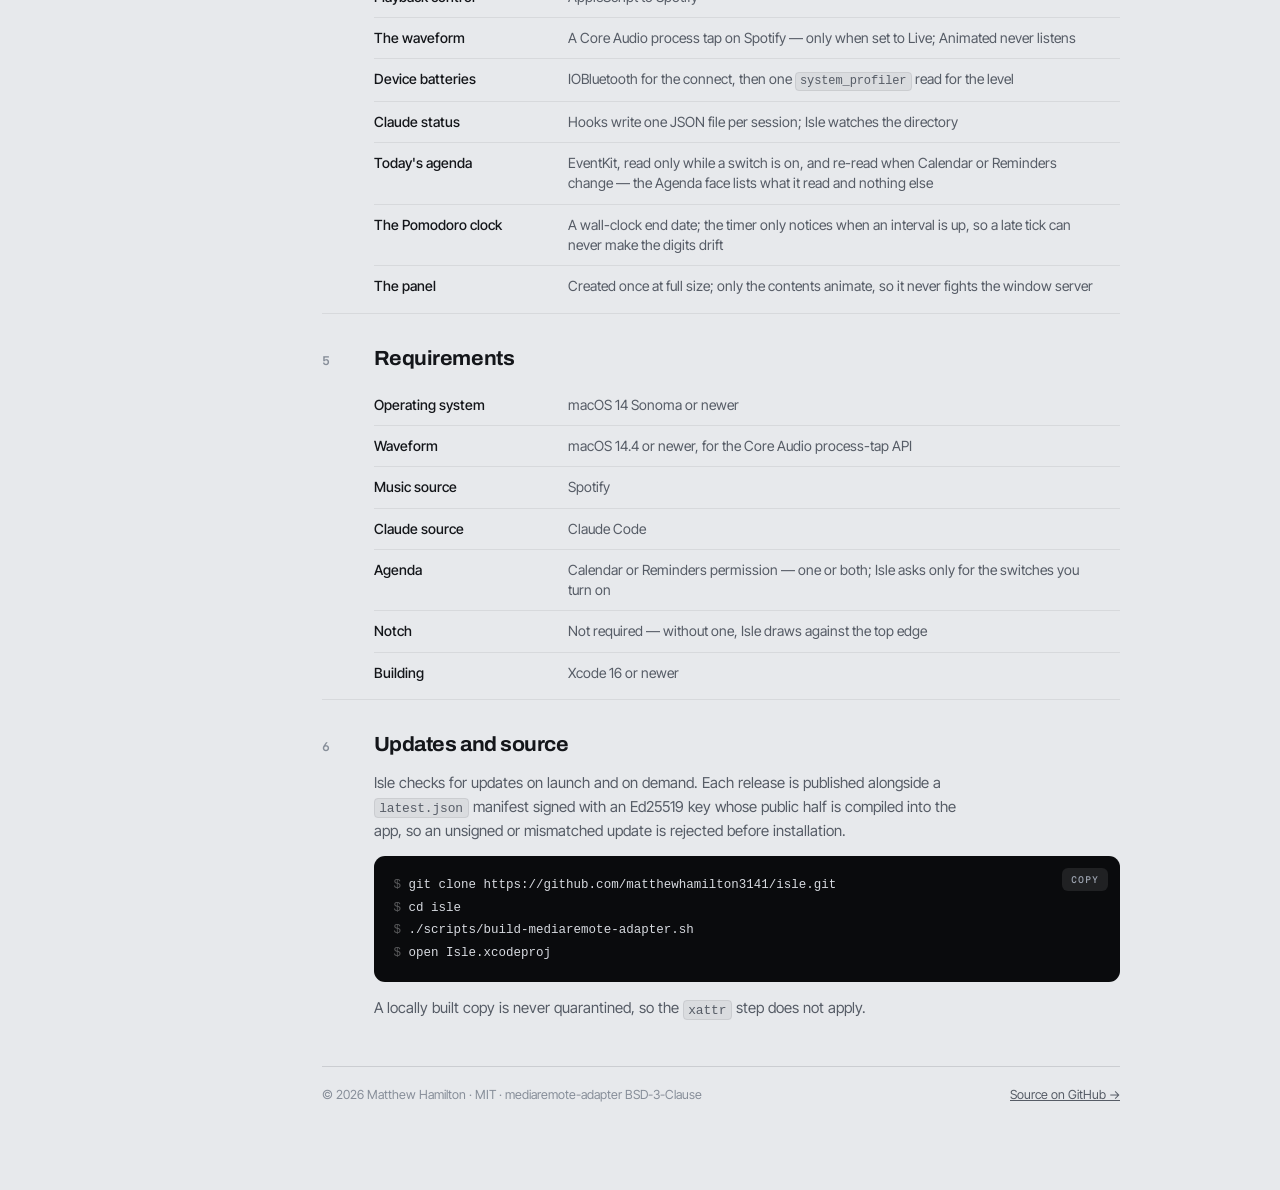
==== commit d0b6c3d5: "Point the site at 0.4.1 Version chip, download links, xattr path and DMG size (3.6 MB) on all three " ====
--- a/index.html
+++ b/index.html
@@ -44,7 +44,7 @@
     <a href="install.html">Install</a>
     <a href="changelog.html">Changelog</a>
     <a href="https://github.com/matthewhamilton3141/isle">GitHub</a>
-    <span class="bar__version">0.4.0</span>
+    <span class="bar__version">0.4.1</span>
   </div>
 </nav>
 
@@ -62,10 +62,10 @@
       <li><a href="#s6"><span>6</span>Updates and source</a></li>
     </ul>
     <p class="mn__meta">
-      Isle 0.4.0<br>macOS 14+ · universal<br>3.5 MB · MIT
+      Isle 0.4.1<br>macOS 14+ · universal<br>3.6 MB · MIT
     </p>
     <div class="mn__dl">
-      <a class="btn btn--solid" href="#s1">Download 0.4.0</a>
+      <a class="btn btn--solid" href="#s1">Download 0.4.1</a>
       <a class="btn btn--line" href="install.html">Full install guide</a>
     </div>
   </aside>
@@ -108,8 +108,8 @@
           <li>
             <b>Download the disk image.</b>
             <div class="mn__get">
-              <a class="btn btn--solid" href="https://github.com/matthewhamilton3141/isle/releases/download/v0.4.0/Isle-0.4.0.dmg">Download Isle-0.4.0.dmg</a>
-              <span>3.5 MB · universal · macOS 14+</span>
+              <a class="btn btn--solid" href="https://github.com/matthewhamilton3141/isle/releases/download/v0.4.1/Isle-0.4.1.dmg">Download Isle-0.4.1.dmg</a>
+              <span>3.6 MB · universal · macOS 14+</span>
             </div>
           </li>
           <li><b>Open it and drag Isle into Applications.</b></li>
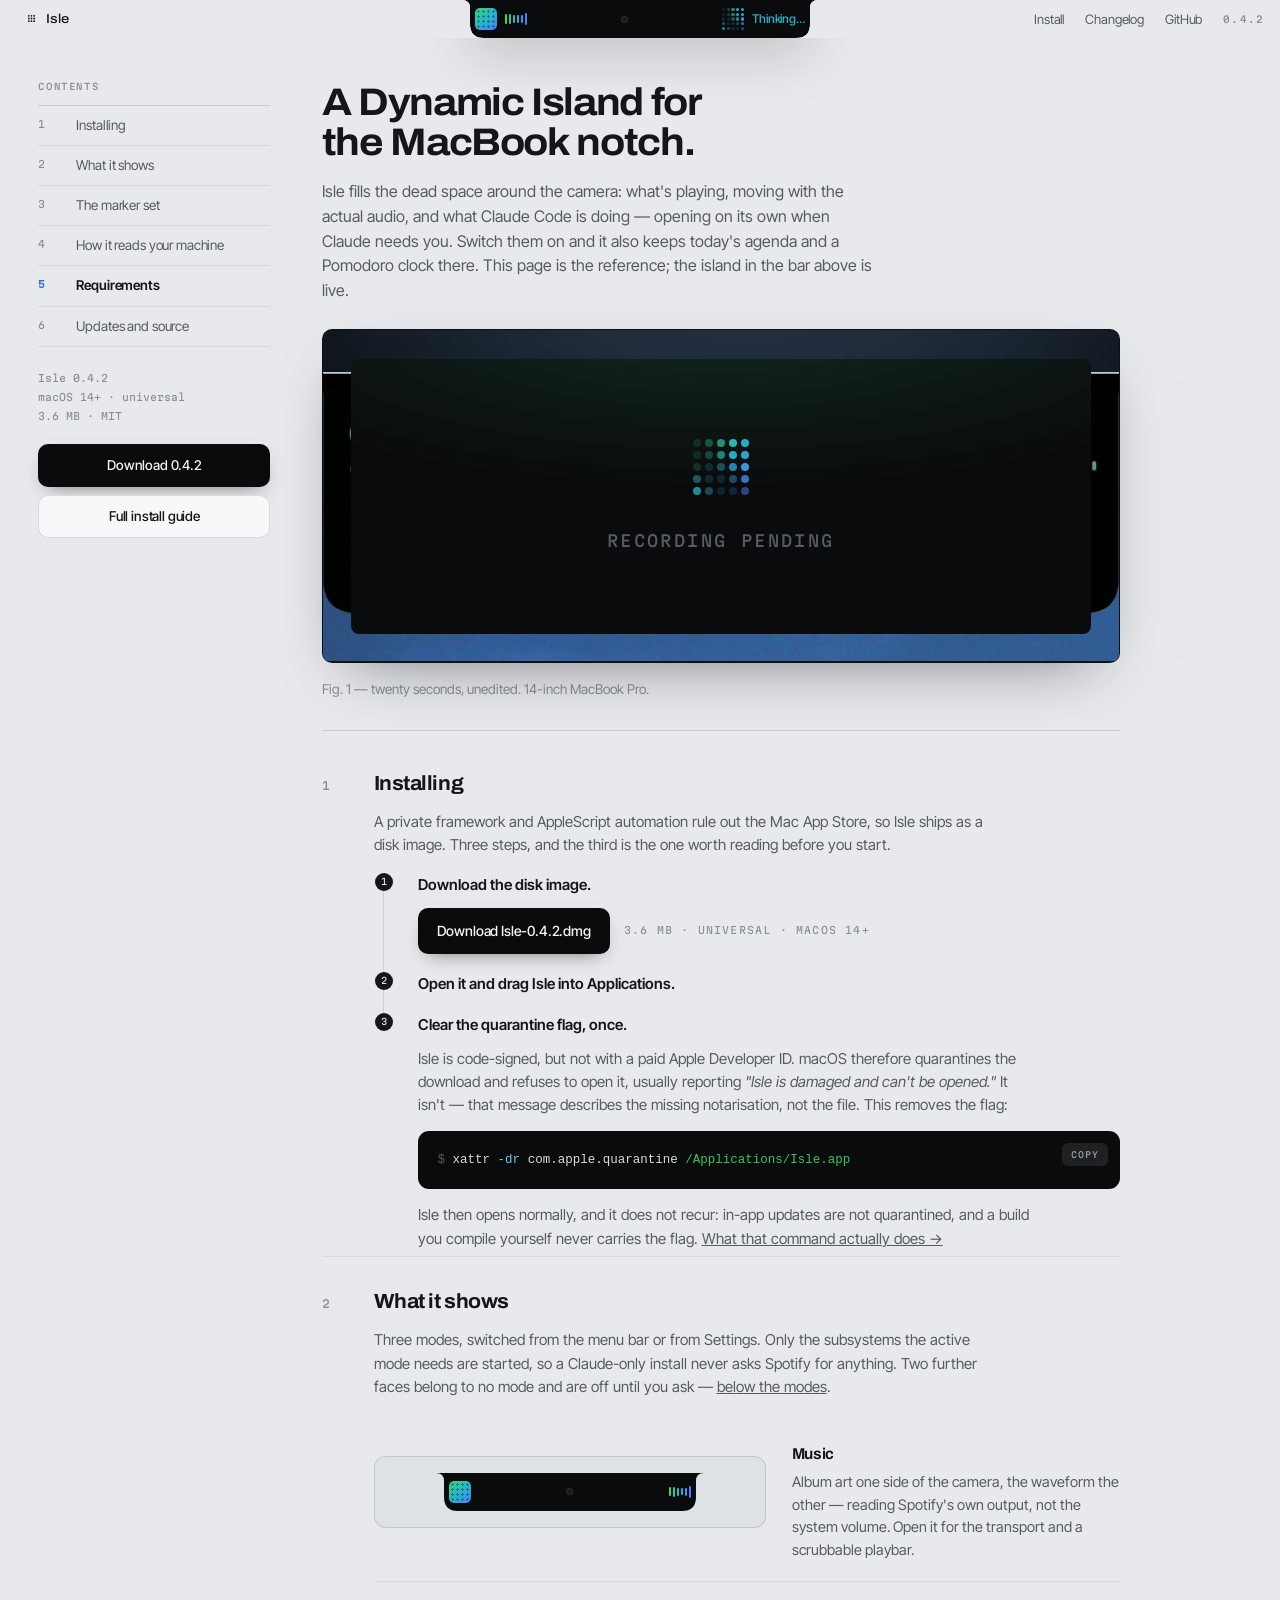
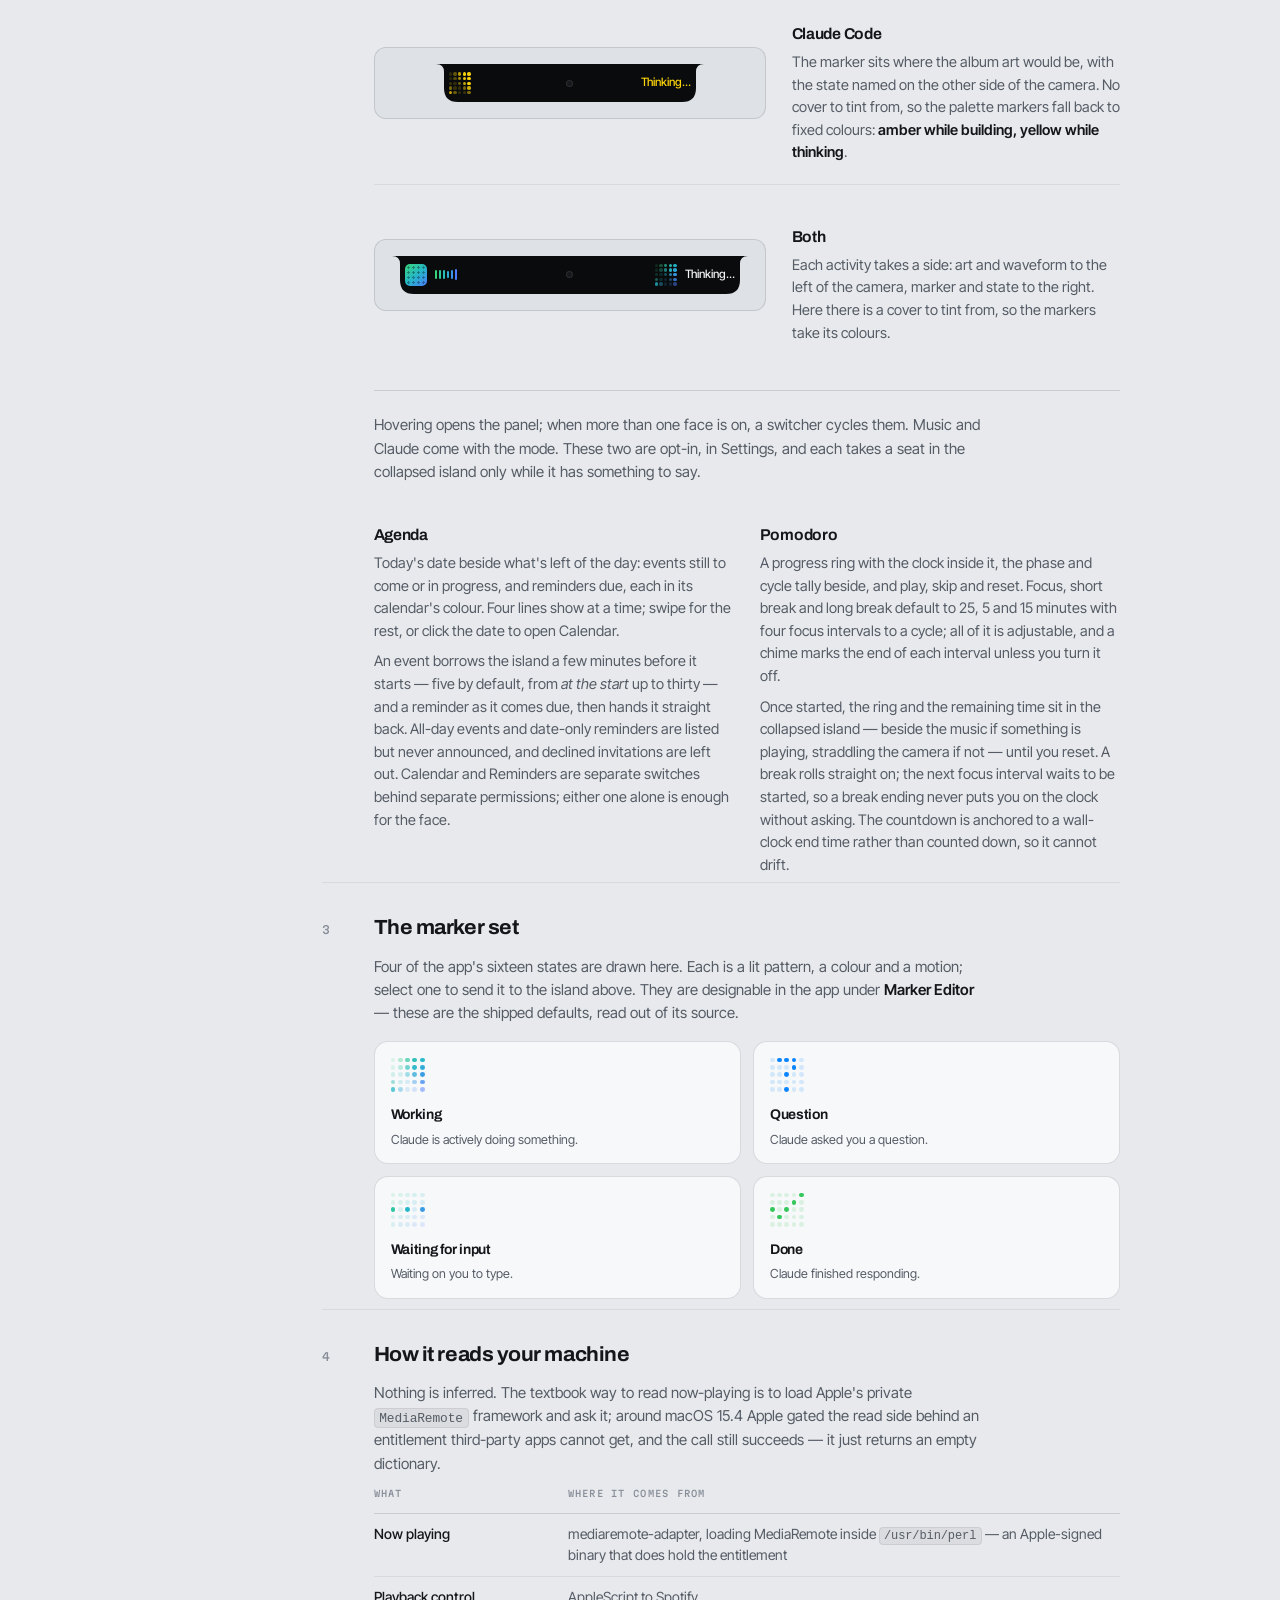
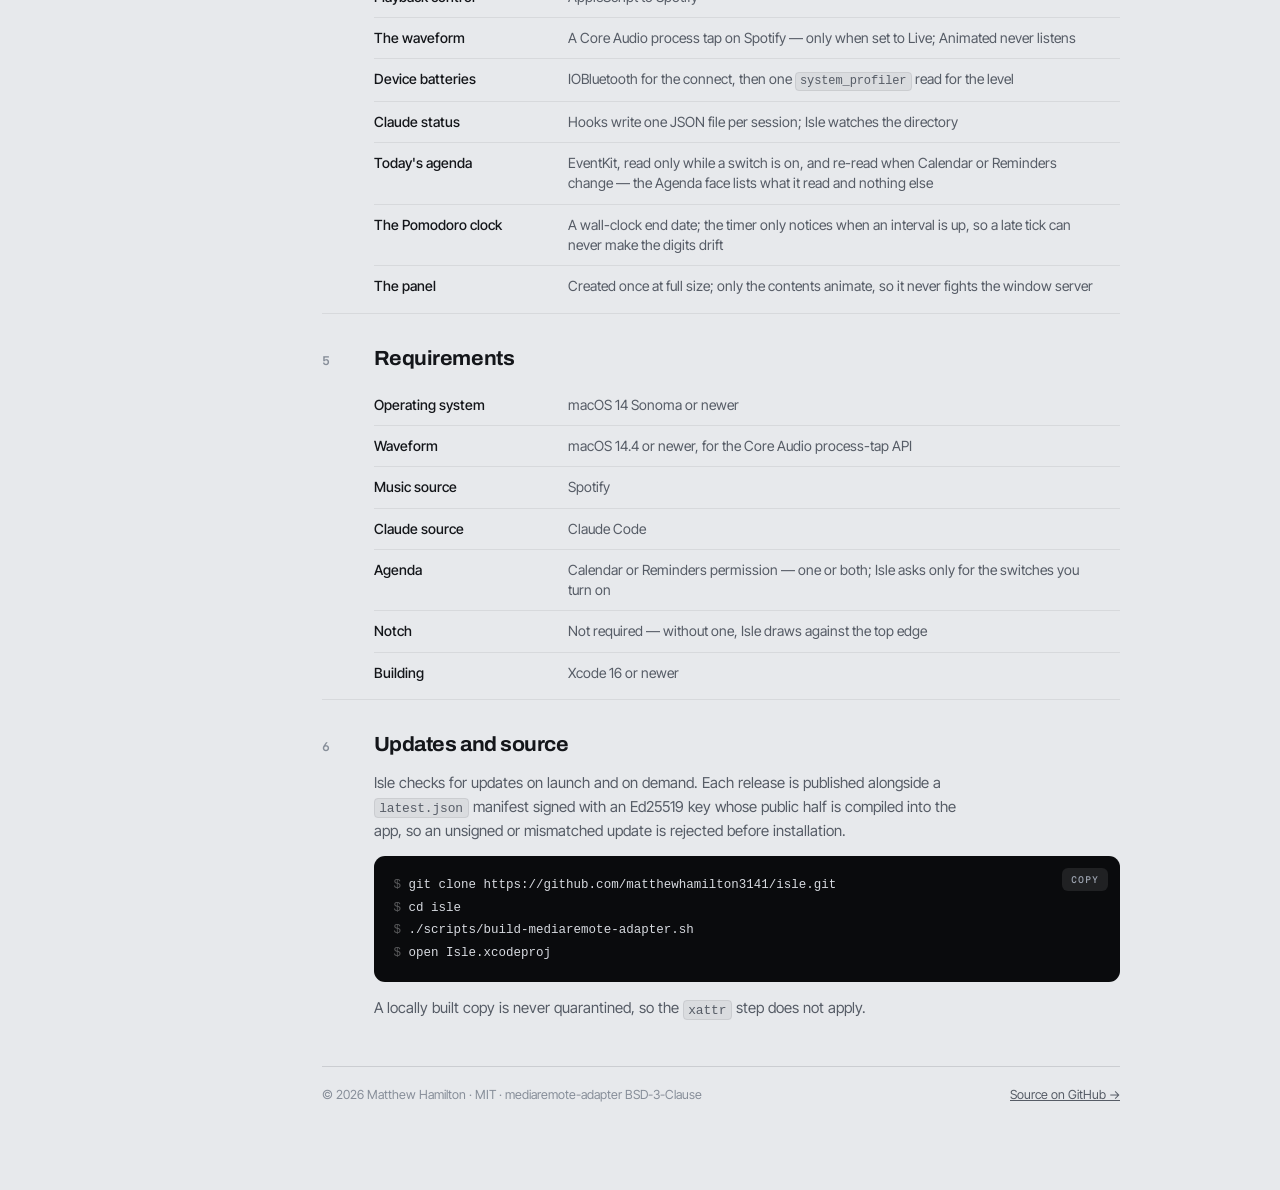
==== commit 9df633e2: "Point the site at 0.4.2 Version chip, download links, xattr path and a changelog entry for the wavef" ====
--- a/index.html
+++ b/index.html
@@ -44,7 +44,7 @@
     <a href="install.html">Install</a>
     <a href="changelog.html">Changelog</a>
     <a href="https://github.com/matthewhamilton3141/isle">GitHub</a>
-    <span class="bar__version">0.4.1</span>
+    <span class="bar__version">0.4.2</span>
   </div>
 </nav>
 
@@ -62,10 +62,10 @@
       <li><a href="#s6"><span>6</span>Updates and source</a></li>
     </ul>
     <p class="mn__meta">
-      Isle 0.4.1<br>macOS 14+ · universal<br>3.6 MB · MIT
+      Isle 0.4.2<br>macOS 14+ · universal<br>3.6 MB · MIT
     </p>
     <div class="mn__dl">
-      <a class="btn btn--solid" href="#s1">Download 0.4.1</a>
+      <a class="btn btn--solid" href="#s1">Download 0.4.2</a>
       <a class="btn btn--line" href="install.html">Full install guide</a>
     </div>
   </aside>
@@ -108,7 +108,7 @@
           <li>
             <b>Download the disk image.</b>
             <div class="mn__get">
-              <a class="btn btn--solid" href="https://github.com/matthewhamilton3141/isle/releases/download/v0.4.1/Isle-0.4.1.dmg">Download Isle-0.4.1.dmg</a>
+              <a class="btn btn--solid" href="https://github.com/matthewhamilton3141/isle/releases/download/v0.4.2/Isle-0.4.2.dmg">Download Isle-0.4.2.dmg</a>
               <span>3.6 MB · universal · macOS 14+</span>
             </div>
           </li>
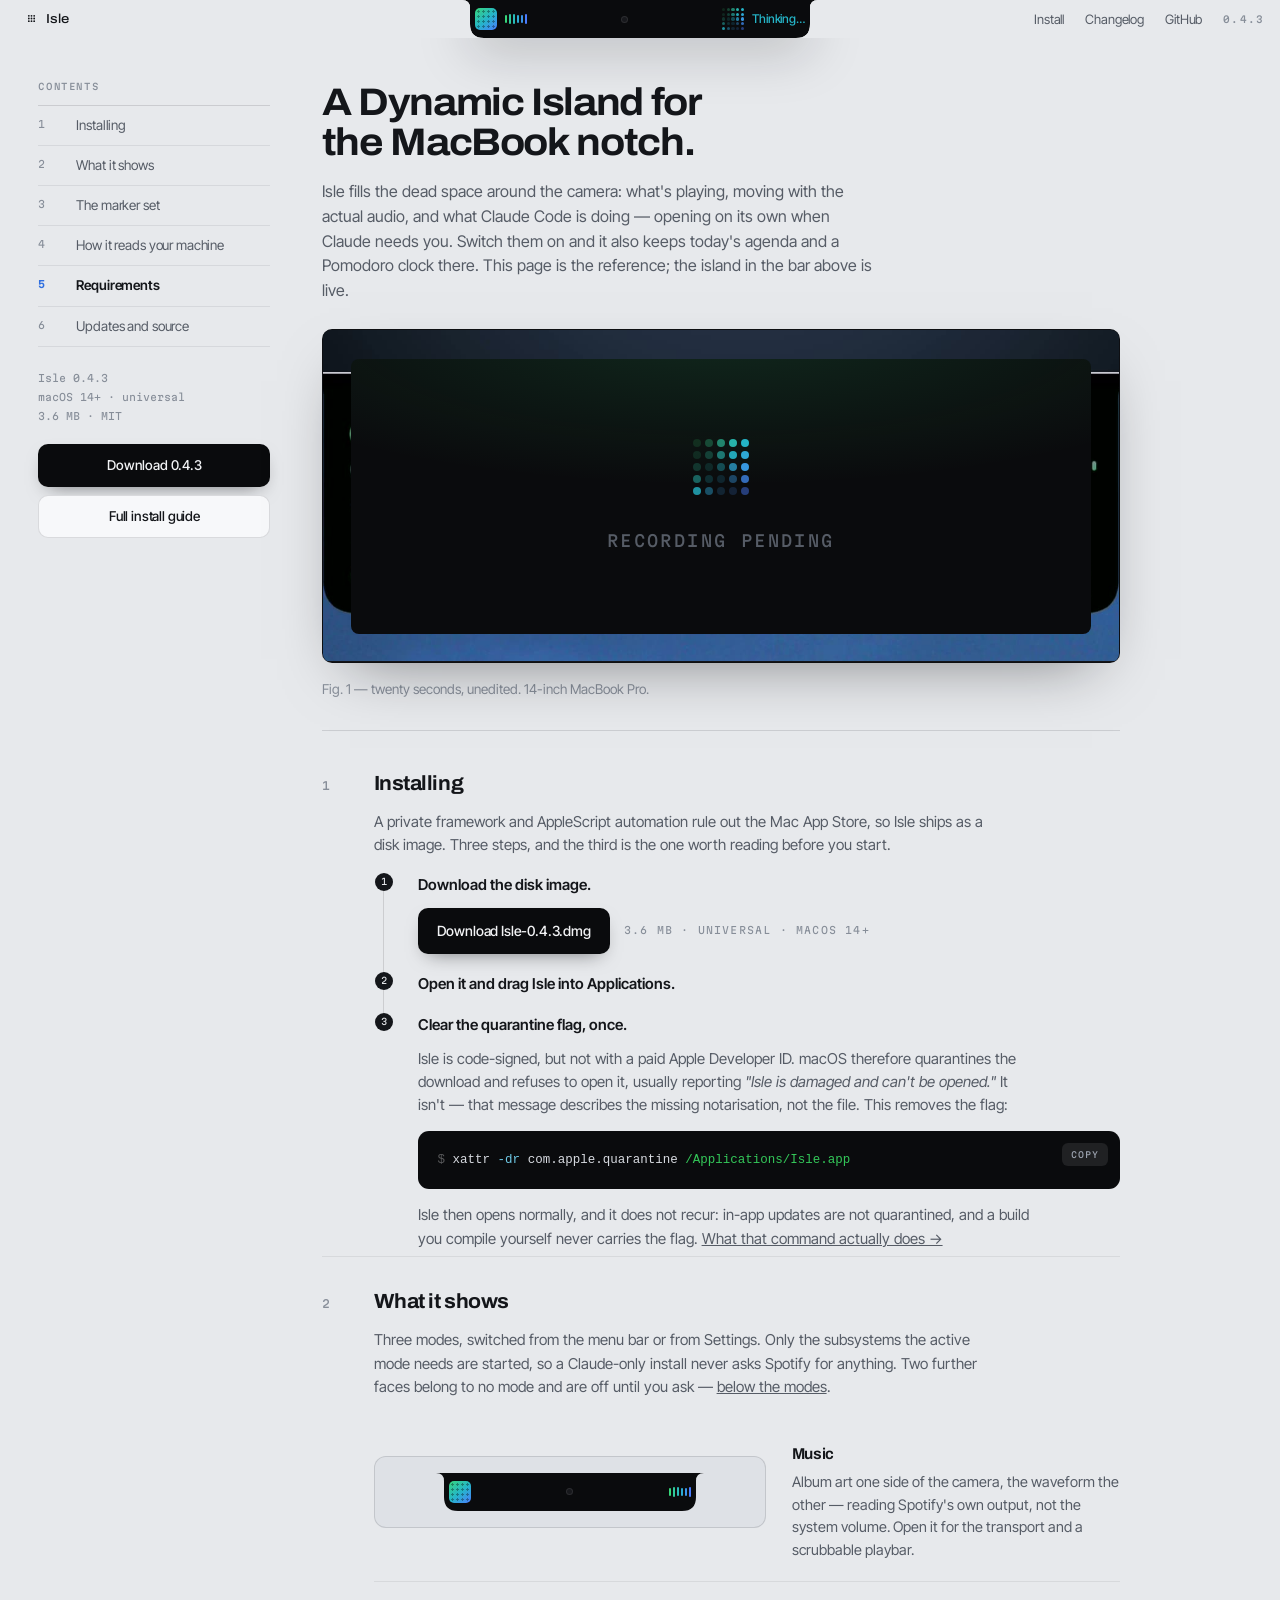
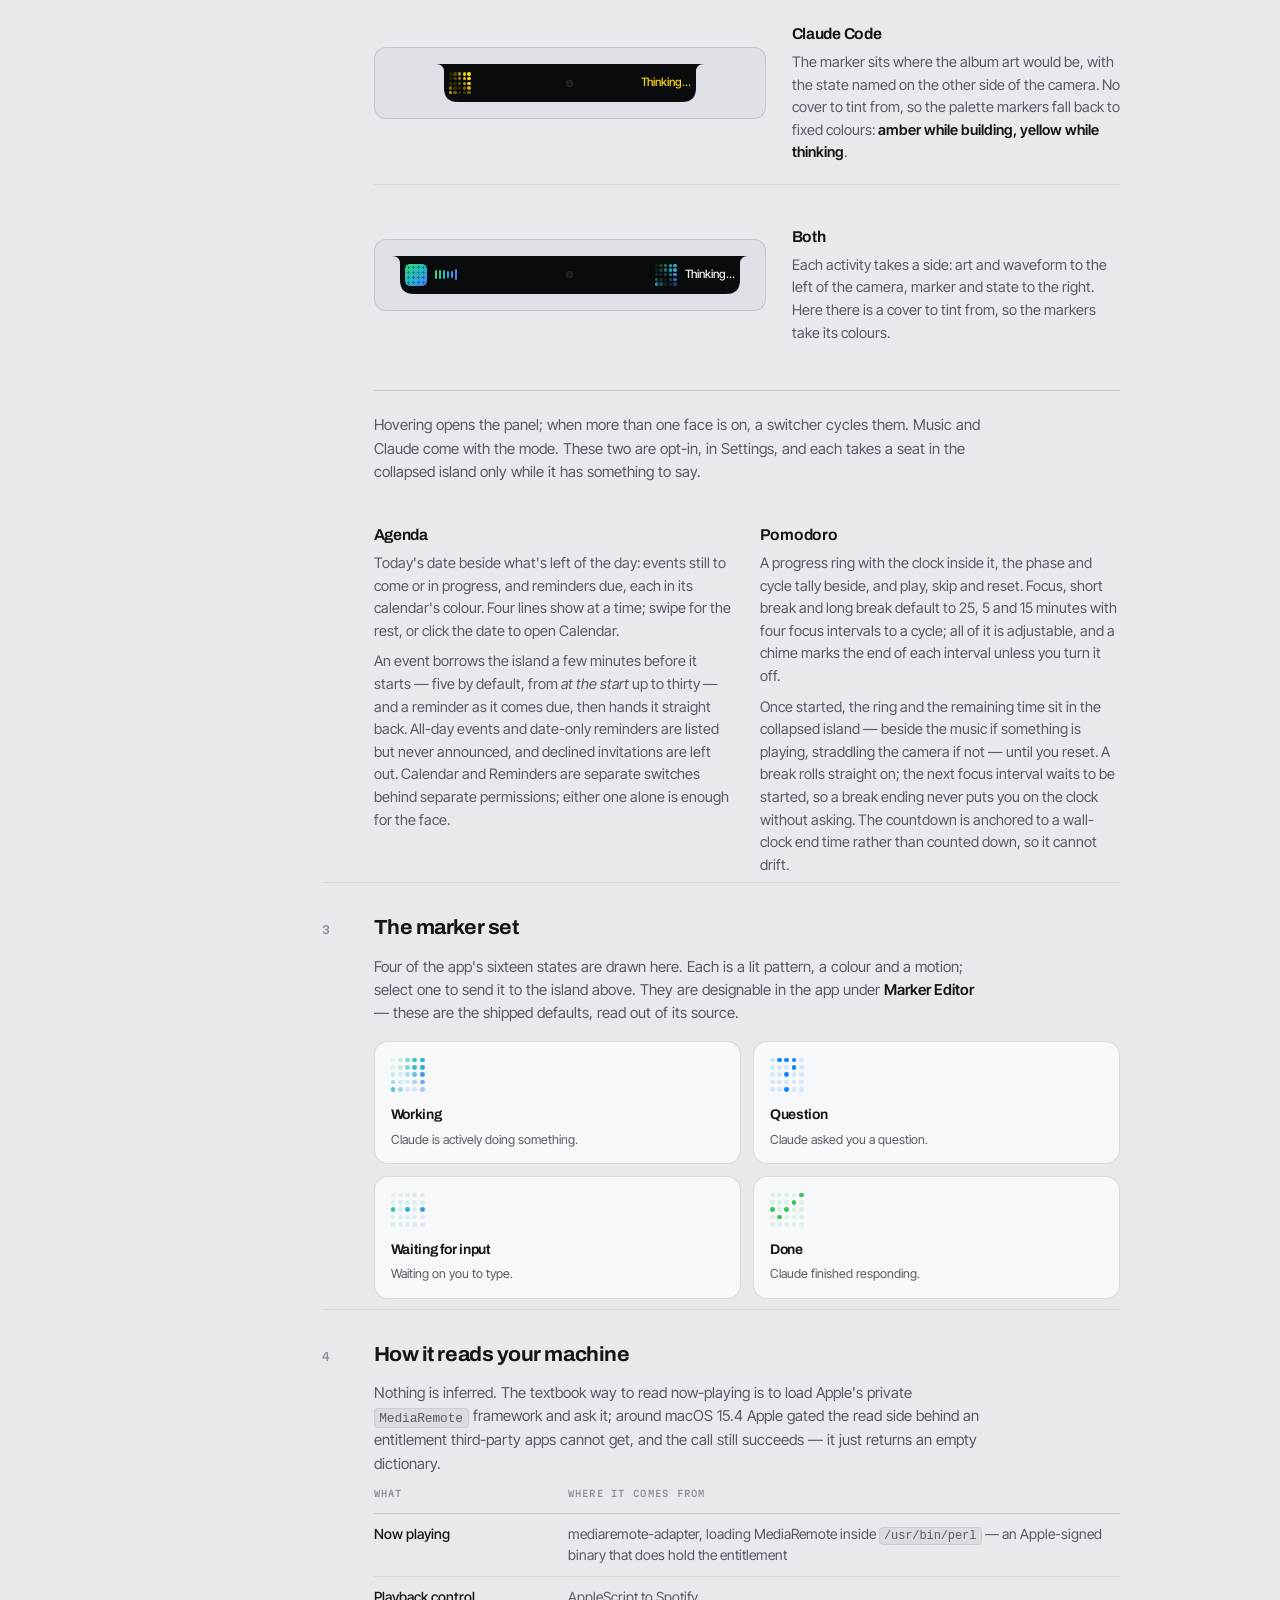
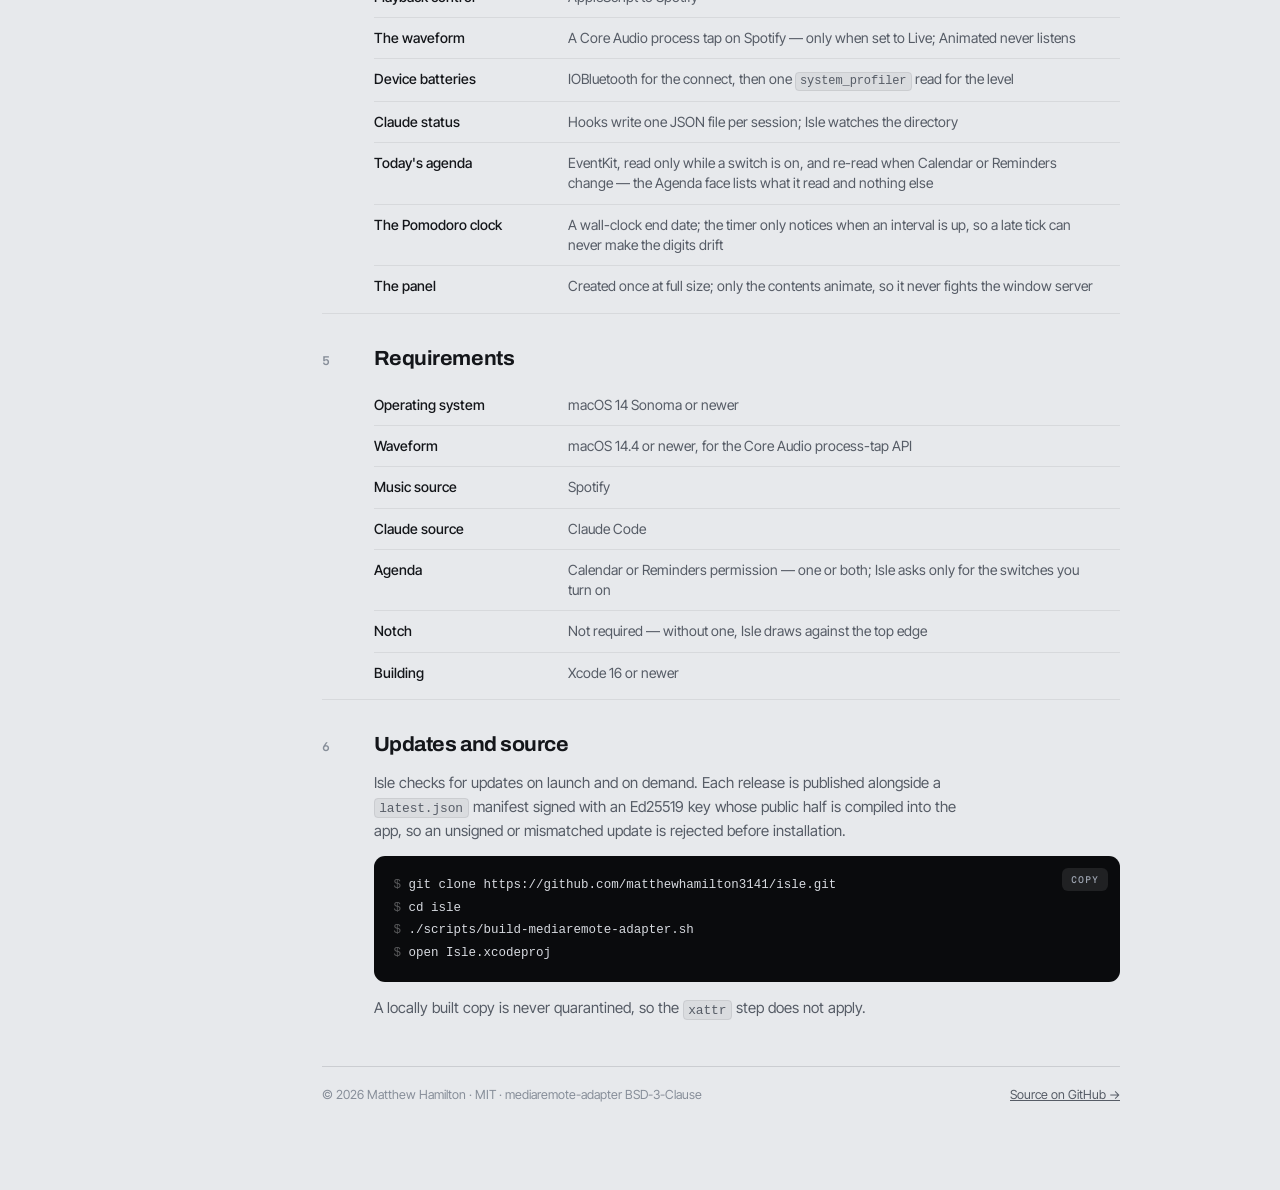
==== commit 9b4932d2: "Point the site at 0.4.3 Version badges, download links and the quarantine command across the three p" ====
--- a/index.html
+++ b/index.html
@@ -44,7 +44,7 @@
     <a href="install.html">Install</a>
     <a href="changelog.html">Changelog</a>
     <a href="https://github.com/matthewhamilton3141/isle">GitHub</a>
-    <span class="bar__version">0.4.2</span>
+    <span class="bar__version">0.4.3</span>
   </div>
 </nav>
 
@@ -62,10 +62,10 @@
       <li><a href="#s6"><span>6</span>Updates and source</a></li>
     </ul>
     <p class="mn__meta">
-      Isle 0.4.2<br>macOS 14+ · universal<br>3.6 MB · MIT
+      Isle 0.4.3<br>macOS 14+ · universal<br>3.6 MB · MIT
     </p>
     <div class="mn__dl">
-      <a class="btn btn--solid" href="#s1">Download 0.4.2</a>
+      <a class="btn btn--solid" href="#s1">Download 0.4.3</a>
       <a class="btn btn--line" href="install.html">Full install guide</a>
     </div>
   </aside>
@@ -108,7 +108,7 @@
           <li>
             <b>Download the disk image.</b>
             <div class="mn__get">
-              <a class="btn btn--solid" href="https://github.com/matthewhamilton3141/isle/releases/download/v0.4.2/Isle-0.4.2.dmg">Download Isle-0.4.2.dmg</a>
+              <a class="btn btn--solid" href="https://github.com/matthewhamilton3141/isle/releases/download/v0.4.3/Isle-0.4.3.dmg">Download Isle-0.4.3.dmg</a>
               <span>3.6 MB · universal · macOS 14+</span>
             </div>
           </li>
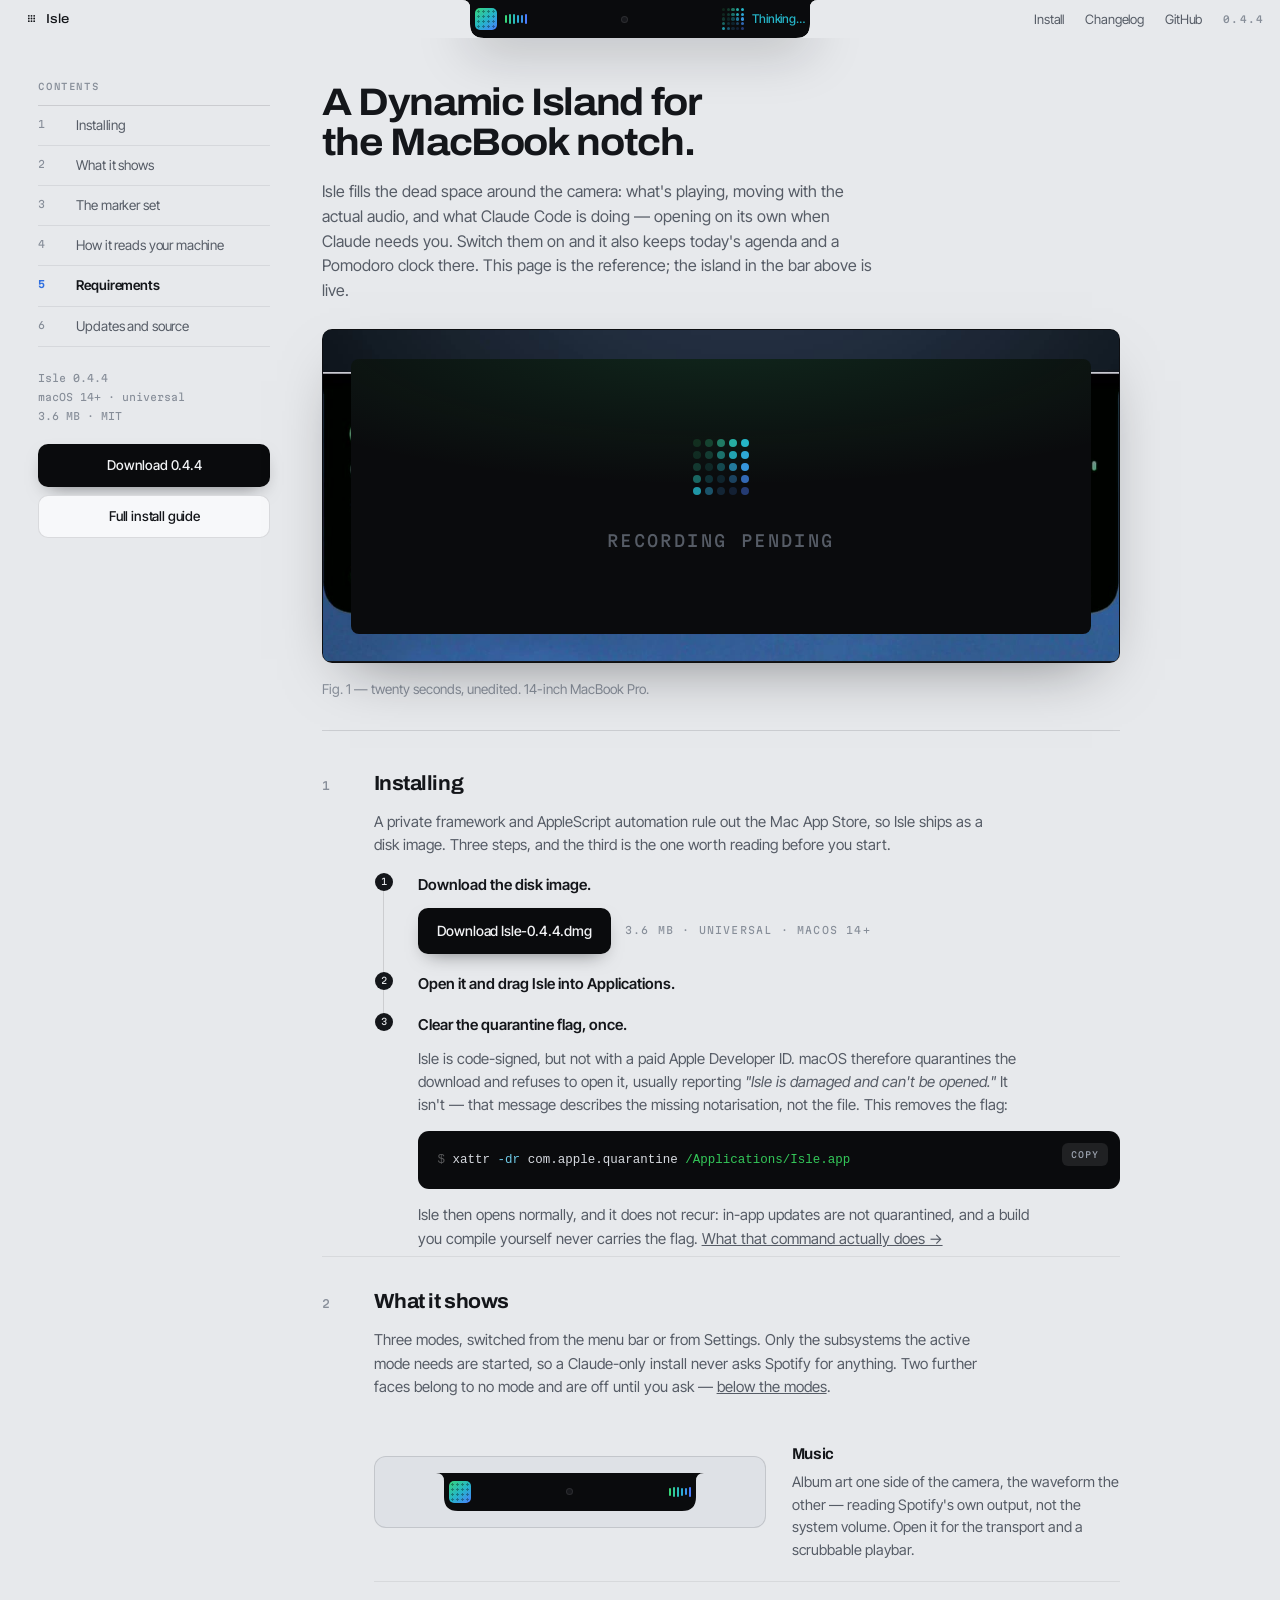
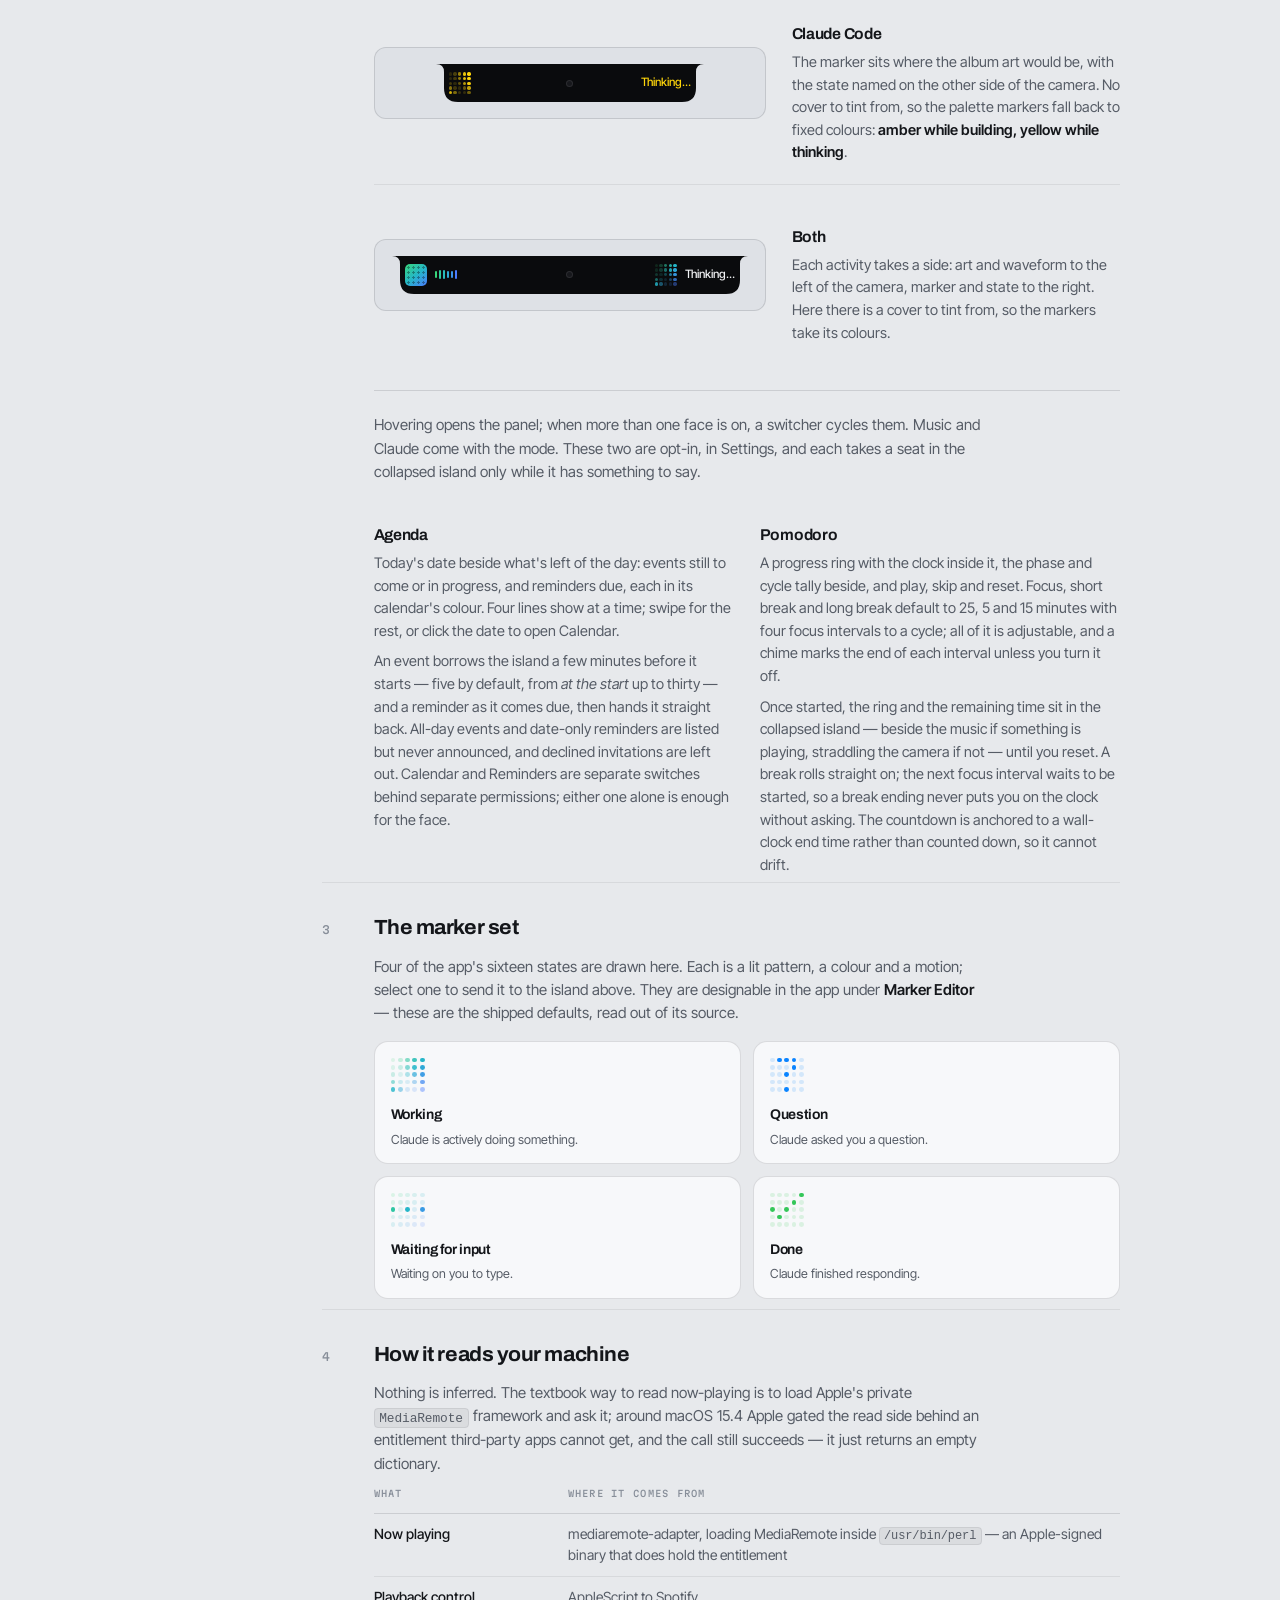
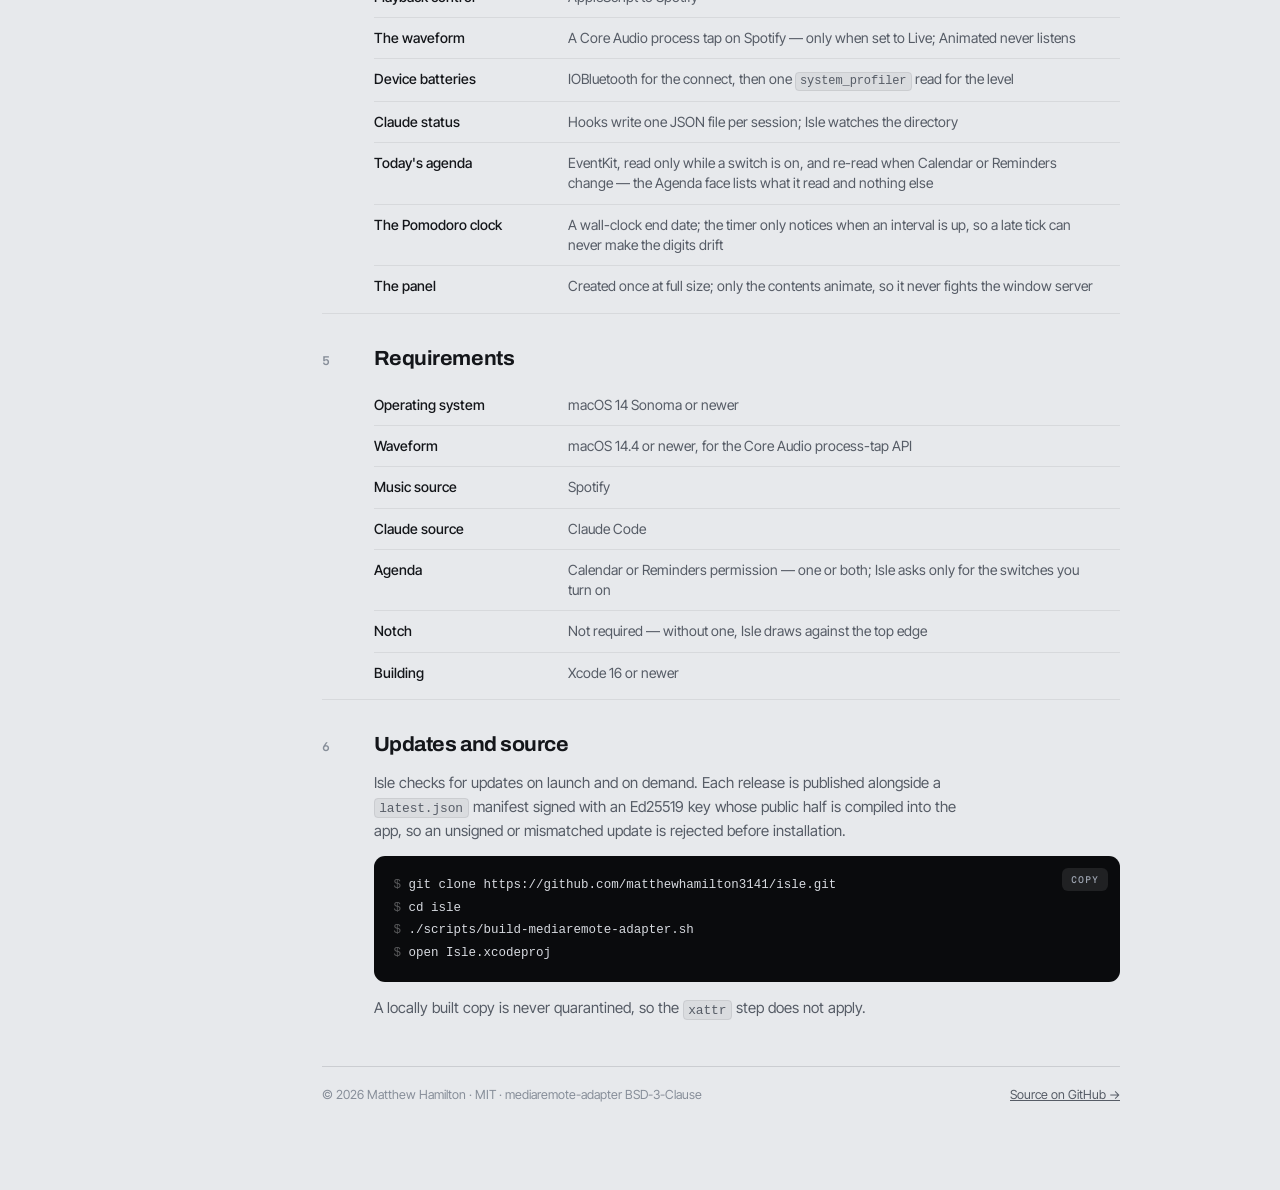
==== commit 6e302644: "Point the site at 0.4.4 Co-Authored-By: Claude Opus 5.5 <noreply@anthropic.com>" ====
--- a/index.html
+++ b/index.html
@@ -44,7 +44,7 @@
     <a href="install.html">Install</a>
     <a href="changelog.html">Changelog</a>
     <a href="https://github.com/matthewhamilton3141/isle">GitHub</a>
-    <span class="bar__version">0.4.3</span>
+    <span class="bar__version">0.4.4</span>
   </div>
 </nav>
 
@@ -62,10 +62,10 @@
       <li><a href="#s6"><span>6</span>Updates and source</a></li>
     </ul>
     <p class="mn__meta">
-      Isle 0.4.3<br>macOS 14+ · universal<br>3.6 MB · MIT
+      Isle 0.4.4<br>macOS 14+ · universal<br>3.6 MB · MIT
     </p>
     <div class="mn__dl">
-      <a class="btn btn--solid" href="#s1">Download 0.4.3</a>
+      <a class="btn btn--solid" href="#s1">Download 0.4.4</a>
       <a class="btn btn--line" href="install.html">Full install guide</a>
     </div>
   </aside>
@@ -108,7 +108,7 @@
           <li>
             <b>Download the disk image.</b>
             <div class="mn__get">
-              <a class="btn btn--solid" href="https://github.com/matthewhamilton3141/isle/releases/download/v0.4.3/Isle-0.4.3.dmg">Download Isle-0.4.3.dmg</a>
+              <a class="btn btn--solid" href="https://github.com/matthewhamilton3141/isle/releases/download/v0.4.4/Isle-0.4.4.dmg">Download Isle-0.4.4.dmg</a>
               <span>3.6 MB · universal · macOS 14+</span>
             </div>
           </li>
